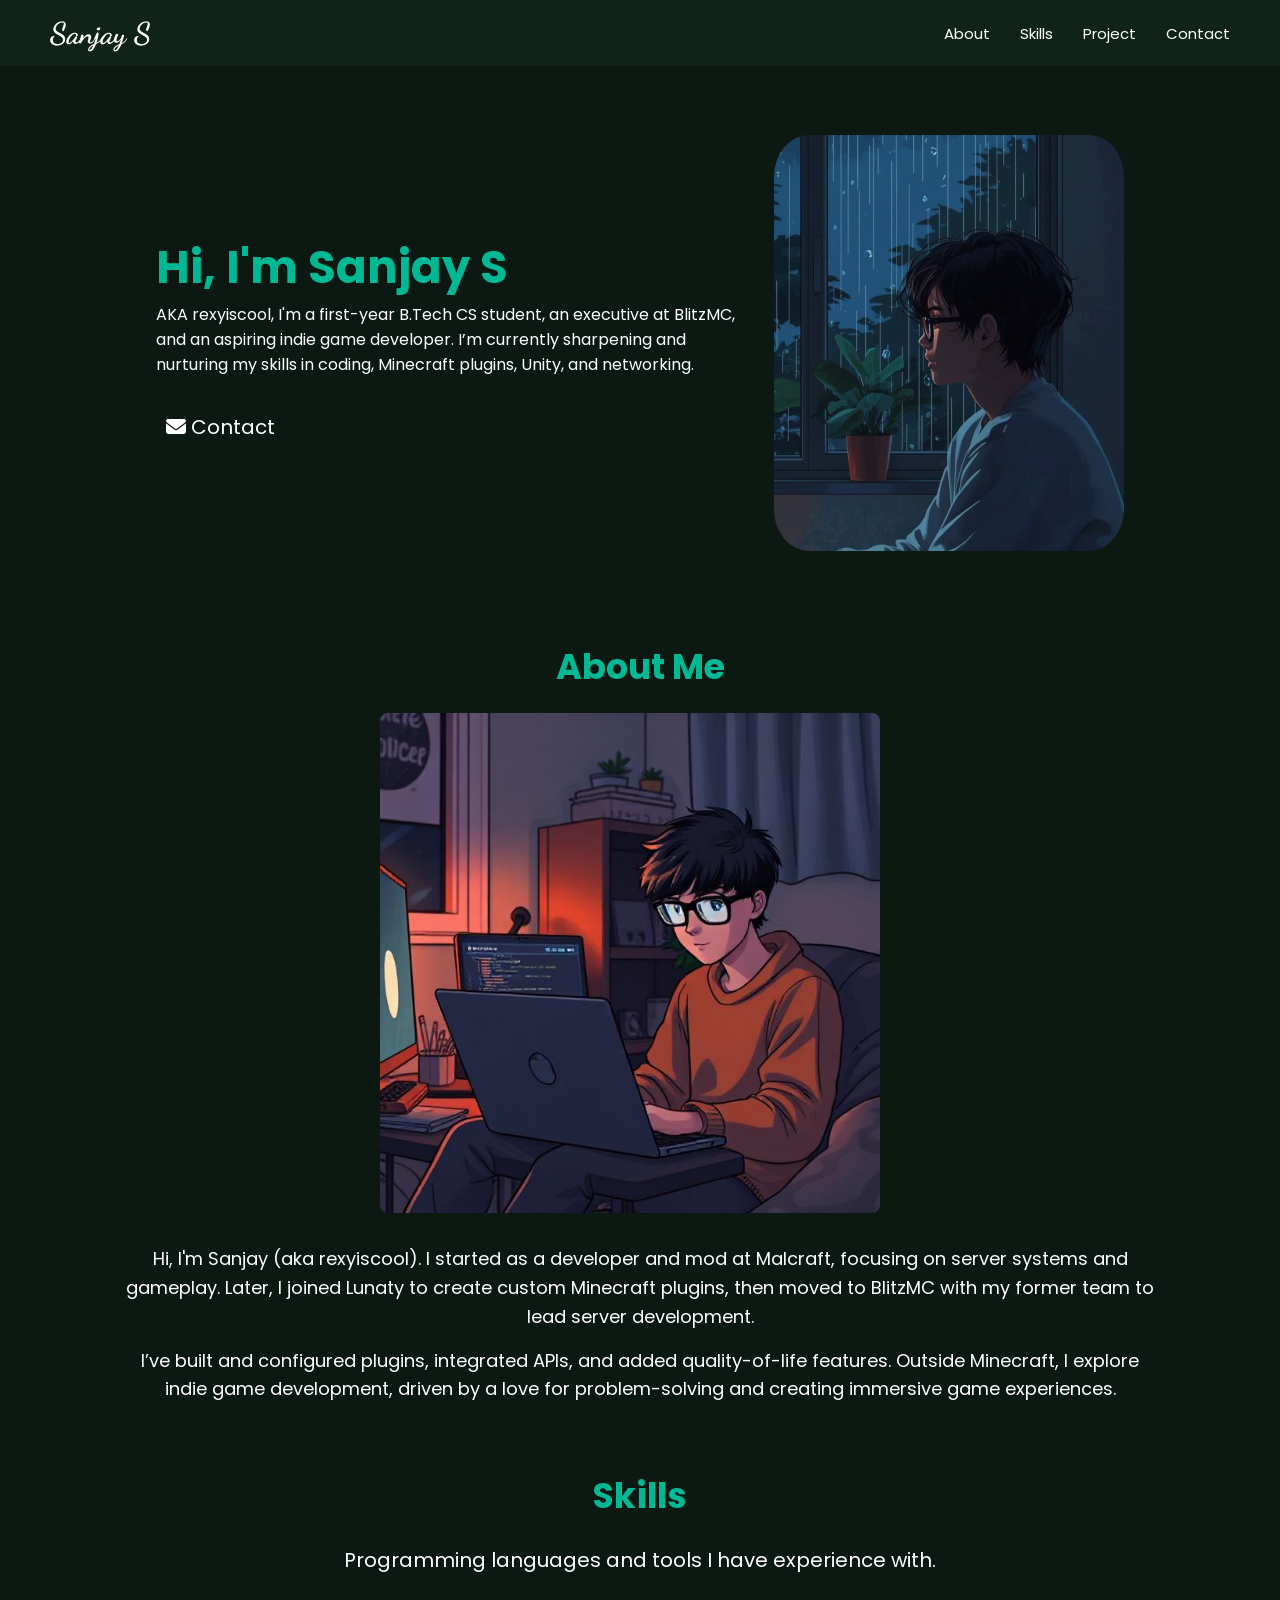
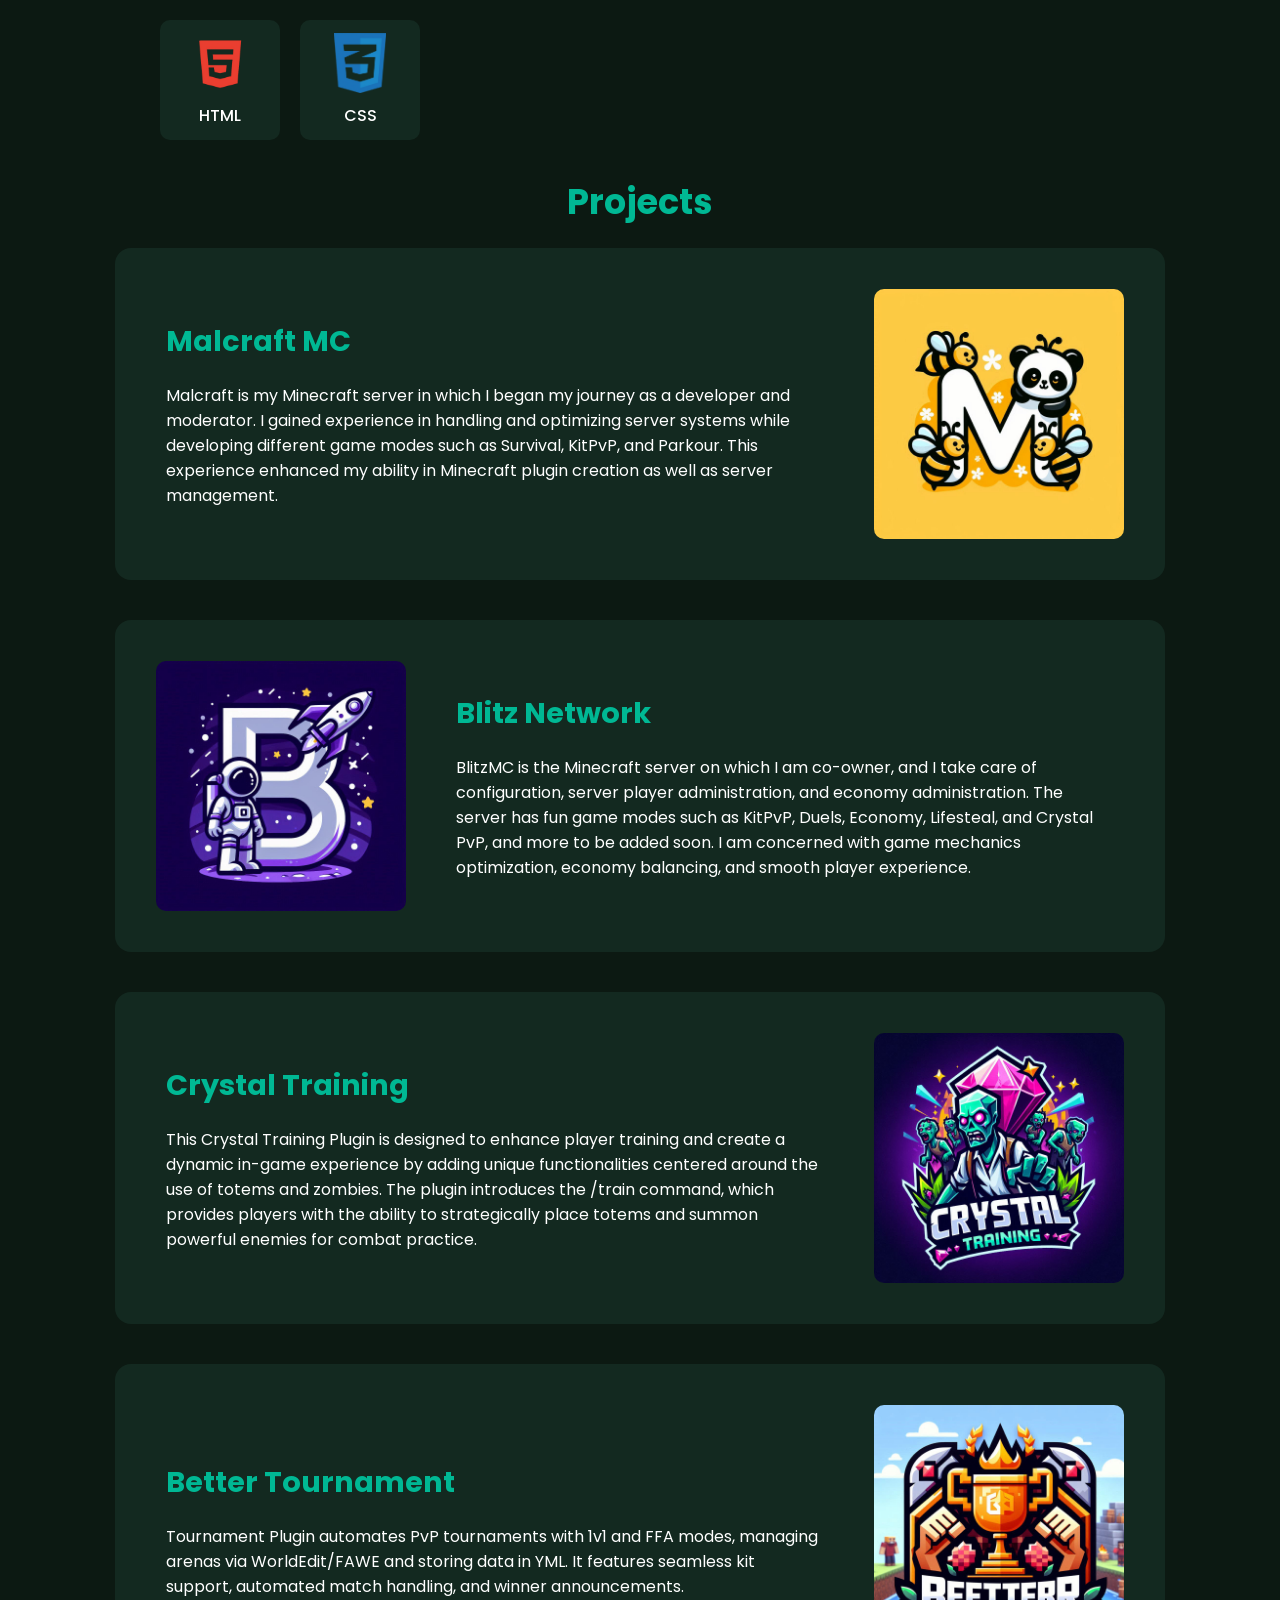
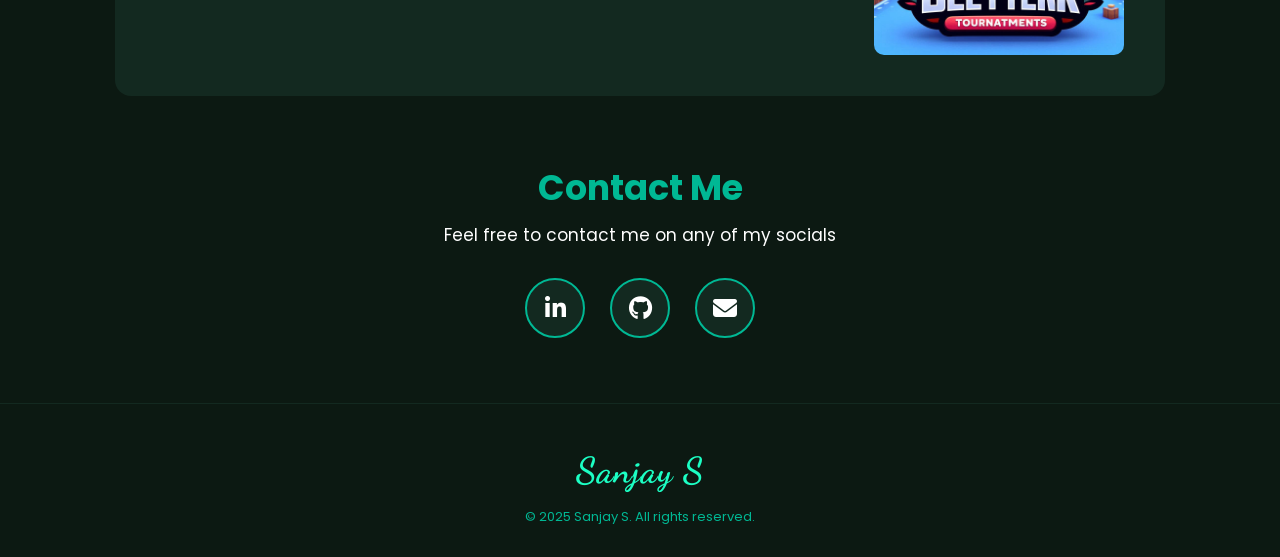
==== index.html @ 48114ad6 "Update index.html" ====
<!DOCTYPE html>
<html lang="en">
<head>
    <meta charset="UTF-8">
    <meta name="viewport" content="width=device-width, initial-scale=1.0">
    <link rel="stylesheet" href="assets/css/styles.css">
    <script src="assets/js/script.js"></script>

    <link rel="preconnect" href="https://fonts.googleapis.com">
    <link rel="preconnect" href="https://fonts.gstatic.com" crossorigin>
    <link href="https://fonts.googleapis.com/css2?family=Poppins&display=swap" rel="stylesheet">

    <link rel="preconnect" href="https://fonts.googleapis.com">
    <link rel="preconnect" href="https://fonts.gstatic.com" crossorigin>
    <link href="https://fonts.googleapis.com/css2?family=Dancing+Script&family=Oswald:wght@200..700&display=swap" rel="stylesheet">

    <link rel="stylesheet" href="https://cdnjs.cloudflare.com/ajax/libs/font-awesome/6.7.2/css/all.min.css" integrity="sha512-Evv84Mr4kqVGRNSgIGL/F/aIDqQb7xQ2vcrdIwxfjThSH8CSR7PBEakCr51Ck+w+/U6swU2Im1vVX0SVk9ABhg==" crossorigin="anonymous" referrerpolicy="no-referrer" />
    

    <title>Rexyiscool</title>
    <link rel="icon" type="image/x-icon" href="assets/images/favicon.png">
</head>
<body>
    
    <nav class="navbar">
        <div class="left">
            <a href="/">Sanjay S</a>
        </div>
        <ul class="right">
            <li><a href="#about"><span>About</span></a></li>
            <li><a href="#skills"><span>Skills</span></a></li>
            <li><a href="#project"><span>Project</span></a></li>
            <li><a href="#contact"><span>Contact</span></a></li>
        </ul>
        <div class="hamburger">
            <span class = "bar"></span>
            <span class = "bar"></span>
            <span class = "bar"></span>
        </div>
    </nav>
       
    <main>
        <!-- The main Page -->
        <section class="hero-section">
            <div class="hero-container">
                <div class="text">
                    <h2>Hi, I'm Sanjay S</h2>
                    <p>AKA rexyiscool, I'm a first-year B.Tech CS student, an executive at BlitzMC, 
                        and an aspiring indie game developer. I’m currently sharpening and nurturing my skills in coding, Minecraft plugins, Unity, and networking.
                    </p>
                    <div class="links">
                        <a href="#contact" class="btn-one">
                            <i class="fa-solid fa-envelope"></i>
                            <span>Contact</span>
                        </a>
                    </div>
                </div>
                <div class="headshot">
                    <img src="assets/images/5.jpg" alt="rexyiscool image">
                </div>
            </div>
        </section>  
        
        <!-- About -->
         <section id="about">
            <div class="about-container">
                <h2 class="about-title">About Me</h2>
                <div class="about-content">
                    <div class="about-image">
                        <img src="assets/images/1.jpg" alt="rexyiscool again">
                    </div>
                    <div class="about-text">
                        <p>
                            Hi, I'm Sanjay (aka rexyiscool). I started as a developer and mod at Malcraft, 
                            focusing on server systems and gameplay. Later, I joined Lunaty to create custom Minecraft plugins, 
                            then moved to BlitzMC with my former team to lead server development.
                        </p>
                        <p>
                            I’ve built and configured plugins, integrated APIs, 
                            and added quality-of-life features. Outside Minecraft, 
                            I explore indie game development, driven by a love for problem-solving and creating immersive game experiences.
                        </p>
                        </p>
                    </div>
                </div>
            </div>
         </section>

        <!-- Skills -->
        <section id="skills">
            <div class="skill-container">
                <h2 class="skill-title">Skills</h2>
                <p class="skill-para">Programming languages and tools I have experience with.</p>
                
                <div class="skill-grid">
                    <div class="skill-box">
                        <div class="skill-icon-container">
                            <img src="assets/images/Html.png" alt="HTML Logo" class="skill-icon">
                        </div>
                        <span class="skill-name">HTML</span>
                    </div>
                    
                    <div class="skill-box">
                        <div class="skill-icon-container">
                            <img src="assets/images/Css.png" alt="CSS Logo" class="skill-icon">
                        </div>
                        <span class="skill-name">CSS</span>
                    </div>
                    
                    <div class="skill-box">
                        <div class="skill-icon-container">
                            <img src="assets/images/JavaScript.png" alt="JavaScript Logo" class="skill-icon">
                        </div>
                        <span class="skill-name">JavaScript</span>
                    </div>
                    <div class="skill-box">
                        <div class="skill-icon-container">
                            <img src="assets/images/Java.webp" alt="Java Logo" class="skill-icon">
                        </div>
                        <span class="skill-name">Java</span>
                    </div>
                    
                    <div class="skill-box">
                        <div class="skill-icon-container">
                            <img src="assets/images/Python.png" alt="Python Logo" class="skill-icon">
                        </div>
                        <span class="skill-name">Python</span>
                    </div>
                    
                    <div class="skill-box">
                        <div class="skill-icon-container">
                            <img src="assets/images/C.png" alt="C Logo" class="skill-icon">
                        </div>
                        <span class="skill-name">C</span>
                    </div>
                
                    <div class="skill-box">
                        <div class="skill-icon-container">
                            <img src="assets/images/Unity.png" alt="Unity Logo" class="skill-icon">
                        </div>
                        <span class="skill-name">Unity</span>
                    </div>
                </div>
            </div>
        </section>

        <!-- Certifactes Got -->
        <section id="project">
            <div class="project-container">
                <h2 class="project-title">Projects</h2>
                <div class="project-grid">
                    <div class="project-box">
                        <div class="project-content">
                            <h3 class="project-name">Malcraft MC</h3>
                            <p>Malcraft is my Minecraft server in which I began my journey as a developer and moderator.
                                I gained experience in handling and optimizing server systems while developing different game modes such as Survival, KitPvP, and Parkour.
                                This experience enhanced my ability in Minecraft plugin creation as well as server management.</p>
                        </div>
                        <div class="project-image">
                            <img src="assets/images/Malcraft.jpeg" alt="Better Spawns plugin">
                        </div>
                    </div>
                    <div class="project-box">
                        <div class="project-content">
                            <h3 class="project-name">Blitz Network</h3>
                            <p>BlitzMC is the Minecraft server on which I am co-owner, and I take care of configuration, server player administration, and economy administration.
                                The server has fun game modes such as KitPvP, Duels, Economy, Lifesteal, and Crystal PvP, and more to be added soon.
                                I am concerned with game mechanics optimization, economy balancing, and smooth player experience.</p>
                        </div>
                        <div class="project-image">
                            <img src="assets/images/Blitz.jpeg" alt="Better Spawns plugin">
                        </div>
                    </div>
                    <div class="project-box">
                        <div class="project-content">
                            <h3 class="project-name">Crystal Training</h3>
                            <p>This Crystal Training Plugin is designed to enhance player training and create a dynamic in-game experience by adding unique functionalities centered around the use of totems and zombies. The plugin introduces the /train command, 
                                which provides players with the ability to strategically place totems and summon powerful enemies for combat practice.</p>
                        </div>
                        <div class="project-image">
                            <img src="assets/images/Crystal.png" alt="Crystal Training plugin">
                        </div>
                    </div>
                    <div class="project-box">
                        <div class="project-content">
                            <h3 class="project-name">Better Tournament</h3>
                            <p>Tournament Plugin automates PvP tournaments with 1v1 and FFA modes, managing arenas via WorldEdit/FAWE and storing data in YML.
                                 It features seamless kit support, automated match handling, and winner announcements.</p>
                        </div>
                        <div class="project-image">
                            <img src="assets/images/Tournament.png" alt="Better Tournament plugin">
                        </div>
                    </div>
                </div>
            </div>
        </section>

        <!-- My Contacts -->
        <section id="contact">
    <div class="contact-container">
        <h2 class="contact-title">Contact Me</h2>
        <p class="contact-content">Feel free to contact me on any of my socials</p>
        <div class="social-links">
            <a href="https://www.linkedin.com/in/sanjay-s-8069622a8/" class="social-link linkedin" style="--i: 0" aria-label="LinkedIn">
                <i class="fab fa-linkedin-in"></i>
            </a>
            <a href="https://github.com/r3xyi4cool" class="social-link github" style="--i: 1" aria-label="GitHub">
                <i class="fab fa-github"></i>
            </a>
            <a href="mailto:sanjaysanal3028@gmail.com" class="social-link email" style="--i: 2" aria-label="Email">
                <i class="fas fa-envelope"></i>
            </a>
        </div>
    </div>
</section>

        <!-- Theme Switcher -->
        <div class="theme-switcher-container">
            <div class="theme-logo" id="theme-toggle">
                <svg xmlns="http://www.w3.org/2000/svg" viewBox="0 0 24 24">
                    <path d="M12 22C17.5228 22 22 17.5228 22 12C22 11.5373 21.3065 11.4608 21.0672 11.8568C19.9289 13.7406 17.8615 15 15.5 15C11.9101 15 9 12.0899 9 8.5C9 6.13845 10.2594 4.07105 12.1432 2.93276C12.5392 2.69347 12.4627 2 12 2C6.47715 2 2 6.47715 2 12C2 17.5228 6.47715 22 12 22Z"/>
                </svg>
            </div>
            <div class="theme-options" id="theme-options">
                <div class="theme-color dark-green-color" data-theme="dark"></div>
                <div class="theme-color light-color" data-theme="light"></div>
                <div class="theme-color blue-color" data-theme="blue"></div>
                <div class="theme-color purple-color" data-theme="purple"></div>
                <div class="theme-color dark-red-color" data-theme="dark-red"></div>
            </div>
        </div>
        
        <!-- Footer -->
         <footer class="footer">
            <div class="footer-container">
                <div class="footer-logo">
                    <h2>Sanjay S</h2>
                </div>
                <div class="footer-copyright">
                    <p>&copy; 2025 Sanjay S. All rights reserved.</p>
                </div>
            </div>
         </footer>
    </main>
</body>
</html>
---- assets/css/styles.css ----
:root {
    --text-color: #ffffff;
    --background-color: #0c1912;
    --main-color: #00b894;
    --button-color: #00d2a8;
    --box-color: #132920;
    --accent-color: #1cffc4;
    --secondary-bg: #0f2318;
    --gold-accent: #d4af37;
    --highlight: #b3ffe6;
    --dark-shadow: #08100c;
}

*{
    margin: 0;
    padding: 0;
    box-sizing: border-box;
}
html{
    scroll-behavior: smooth;
}

body{
    font-family: 'Poppins',sans-serif;
    background-color: var(--background-color);
    align-items: center;
}

a{
    text-decoration: none;
}

/* Header */
.navbar{
    background-color: var(--secondary-bg);
    display: flex;
    justify-content: space-between;
    align-items: center;
    gap: 40px;
    padding: 15px 50px;
}
li{
    list-style: none;
}
.left {
    display: flex;
    align-items: center;
    font-family: 'Dancing Script', cursive;
    font-size: 30px;
    font-weight: bold;
}
.left a{
    text-decoration: none;
    color: var(--text-color);
    transition: color 0.3s ease-in-out;
}
.left a:hover{
    color: #b7bbbe;
}

.right{
    display: flex;
    justify-content: space-between;
    align-items: center;
    gap: 30px;
    margin: 0;
}
.right li a {
    position: relative;
    text-decoration: none;
    font-size: 15px;
    font-weight: 10px;
    color: #ffff;
    transition: color 0.3s ease-in-out;
}

.right li a::after {
    content: "";
    position: absolute;
    left: 50%;
    bottom: -5px;
    width: 0;
    height: 2px;
    background-color: var(--button-color);
    transition: width 0.3s ease-in-out, left 0.3s ease-in-out;
}

.right li a:hover {
    color: var(--text-color);
}

.right li a:hover::after {
    width: 100%;
    left: 0;
}

.hamburger{
    display: none;
    cursor: pointer;
}
.bar{
    display: block;
    width: 25px;
    height: 3px;
    margin: 5px auto;
    -webkit-transition: all 0.3s ease-in-out;
    background-color: #ffff;
}

/* Hero */
.hero-section {

    margin: 10px 0;
    padding: 0 50px;
}

.hero-container {
    min-height: 100vh;
    width: 90%;
    max-width: 1300px;
    margin: 0 auto;
    min-height: 400px;
    height: auto;
    border-radius: 1rem;
    padding: 5% 4%;
    display: flex;
    justify-content: space-between;
    align-items: center;
    gap: 20px;
}

.hero-container .text {
    flex: 5;
    color: var(--text-color);
}

.hero-container .text h2 {
    font-size: 45px;
    color: var(--main-color);
}

.hero-container .text .links {
    margin-top: 25px;
}

.hero-container .text .links a {
    font-size: 20px;
    display: inline-block;
    position: relative;
    padding: 10px 10px;
    color: var(--text-color);
    border-radius: 10px;
    text-decoration: none;
    transition: color 0.4s ease-in-out;
}

.hero-container .text .links a::before,
.hero-container .text .links a::after {
    content: "";
    position: absolute;
    width: 0;
    height: 2px;
    background-color: var(--main-color);
    left: 50%;
    transform: translateX(-50%);
    transition: width 0.5s ease-in-out;
}

.hero-container .text .links a::before {
    top: 0;
}

.hero-container .text .links a::after {
    bottom: 0;
}

.hero-container .text .links a:hover::before,
.hero-container .text .links a:hover::after {
    width: 100%;
}

.hero-container .headshot {
    flex: 2;
    display: flex;
    justify-content: center;
}

.hero-container .headshot img {
    border-radius: 10%;
    width: 350px;
}

/* Hero Animations */
.hero-container .text {
    opacity: 0;
    transform: rotate(-2deg);
    transition: opacity 0.8s ease, transform 0.8s ease;
}

.hero-container .text.animate {
    opacity: 1;
    transform: rotate(0);
}

.hero-container .headshot {
    opacity: 0;
    transform: rotate(2deg);
    transition: opacity 0.8s ease, transform 0.8s ease;
    transition-delay: 0.2s;
}

.hero-container .headshot.animate {
    opacity: 1;
    transform: rotate(0);
}

/* About */

.about-container{
    min-width: auto;
    width: 90%;
    max-width: 1300px;
    margin: 20px auto;
    height: auto;
    border-radius: 1rem;
    padding: 10px 4%;
    justify-content: space-between;
    align-items: center;
    gap: 40px;
}

.about-title{
    font-size: 35px;
    color: var(--main-color);
    margin-bottom: 20px;
    font-weight: bold;
    text-align: center;
}

.about-content {
    display: flex;
    gap: 0px;
    align-items: center;
}

.about-image{
    max-width: 350px;
 
    margin-right: 20px;
}

.about-image img {
   width: 100%;
   border-radius: 0.5rem;
   
}

.about-text {
    flex: 1;
    line-height: 1.6;
    font-size: 18px;
    color: var(--text-color);
}

.about-text p {
    margin-bottom: 15px;
}

.about-text p:last-child {
    margin-bottom: 0;
}

/* About section animations */
.about-title, .about-image, .about-text {
    opacity: 0;
    transform: translateY(30px);
    transition: all 0.6s ease-out;
}

.about-title.animate {
    opacity: 1;
    transform: translateY(0);
}

.about-image.animate {
    opacity: 1;
    transform: translateY(0);
    transition-delay: 0.2s;
}

.about-text.animate {
    opacity: 1;
    transform: translateY(0);
    transition-delay: 0.4s;
}

/* Skills */
.skill-container{
    min-height: auto;
    width: 90%;
    max-width: 1300px;
    margin: 10px auto; 
    height: auto;
    border-radius: 1rem;
    padding: 10px 4%;
    justify-content: space-between;
    align-items: center;
    gap: 40px;
    overflow: hidden; 
}

.skill-title{
    font-size: 35px;
    color: var(--main-color);
    margin-bottom: 0.5rem;
    font-weight: bold;
    text-align: center;
    padding: 10px;
    opacity: 0;
    transform: translateY(40px);
    transition: opacity 0.8s ease, transform 0.8s ease;
}

.skill-title.animate {
    opacity: 1;
    transform: translateY(0);
}

.skill-para {
    font-size: 20px;
    color: var(--text-color);
    padding: 5px;
    text-align: center;
    margin-bottom: 40px;
    opacity: 0;
    transform: translateY(40px);
    transition: opacity 0.8s ease, transform 0.8s ease;
    transition-delay: 0.2s;
}

.skill-para.animate {
    opacity: 1;
    transform: translateY(0);
}

.skill-grid{
    display: flex;
    flex-wrap: wrap;
    justify-content: center;
    gap: 20px;
}

.skill-box {
    background-color: var(--box-color);
    border-radius: 10px;
    width: 120px;
    height: 120px;
    display: flex;
    flex-direction: column;
    align-items: center;
    justify-content: center;
    padding: 15px;
    opacity: 0;
    transition: transform 0.3s ease, opacity 0.5s ease;
}

.skill-box.animate {
    opacity: 1;
}

.skill-box:nth-child(odd).animate {
    animation: fadeInLeft 0.6s ease forwards;
}

.skill-box:nth-child(even).animate {
    animation: fadeInRight 0.6s ease forwards;
}

.skill-box:hover {
    transform: translateY(-10px);
}

.skill-icon-container {
    display: flex;
    align-items: center;
    justify-content: center;
    height: 70px;
}

.skill-name {
    margin-top: 10px;
    font-weight: 500;
    color: var(--text-color);
}

.skill-icon {
    width: 60px;
    height: 60px;
    object-fit: contain;
    transition: transform 0.3s ease; 
}

.skill-box:hover .skill-icon {
    transform: scale(1.1) rotate(5deg); 
}

@keyframes fadeInUp {
    from {
        opacity: 0;
        transform: translateY(40px);
    }
    to {
        opacity: 1;
        transform: translateY(0);
    }
}

@keyframes fadeInLeft {
    from {
        opacity: 0;
        transform: translateX(-40px);
    }
    to {
        opacity: 1;
        transform: translateX(0);
    }
}

@keyframes fadeInRight {
    from {
        opacity: 0;
        transform: translateX(40px);
    }
    to {
        opacity: 1;
        transform: translateX(0);
    }
}

@media (prefers-reduced-motion: no-preference) {
    .skill-container {
        overflow: hidden;
    }
    
    .skill-box {
        animation-play-state: paused;
    }
    
    .skill-container:hover .skill-box,
    .skill-container:focus-within .skill-box,
    .skill-container.in-view .skill-box {
        animation-play-state: running;
    }
}
/* Projects */

.project-container{
    min-height: auto;
    width: 90%;
    max-width: 1300px;
    margin: 10px auto; 
    height: auto;
    border-radius: 1rem;
    padding: 15px 4%;
    justify-content: space-between;
    align-items: center;
    gap: 40px;
}

.project-title{
    font-size: 35px;
    color: var(--main-color);
    margin-bottom: 0.5rem;
    font-weight: bold;
    text-align: center;
}

.project-grid{
    display: grid;
    grid-template-columns: 1fr;
    gap: 40px;
    margin-top: 20px;
}

.project-box{
    
    display: flex;
    background-color: var(--box-color);
    border-radius: 16px;
    padding: 20px;
    transition: transform 0.3s ease, box-shadow 0.3s ease, border 0.3s ease;
    border: 1px solid transparent;
    overflow: hidden;
}

.project-box:hover {
    transform: translateY(-8px);
    box-shadow: 0 12px 25px var(--dark-shadow);
    border: 1px solid var(--accent-color);
}

.project-box:nth-child(1),
.project-box:nth-child(3) {
    flex-direction: row; 
}

.project-box:nth-child(2) {
    flex-direction: row-reverse; 
}

.project-name{
    color: var(--main-color);
    font-size: 1.8rem;
    position: relative;
    display: inline-block;
    transition: text-shadow 0.3s ease;
    text-decoration: none; 
    border-bottom: none;
    width: fit-content;
}

.project-box:hover .project-name {
    text-shadow: 0 0 1px rgba(28, 255, 196, 0.6);
}

.project-name:after {
    content: '';
    position: absolute;
    width: 0;
    height: 3px;
    bottom: -5px;
    left: 0;
    background-color: var(--accent-color);
    transition: width 0.3s ease;
    opacity: 0; 
}

.project-box:hover .project-name:after {
    width: 100%;
    opacity: 1; 
}

.project-content{
    padding: 30px;
    display: flex;
    flex-direction: column;
    justify-content: center;
    gap: 20px;
    flex: 1;
}

.project-content p{
    color: var(--text-color);
}

.project-image {
    display: flex;
    align-items: center;
    justify-content: center;
    padding: 20px; 
}

.project-image img {
    max-width: 250px;  
    max-height: 250px; 
    transition: transform 0.3s ease;
    border-radius: 10px;
}

.project-box:hover .project-image img {
    transform: scale(1.05);
    transform: rotate(1deg);
}

/* Project Animation */
.project-title {
    opacity: 0;
    transform: translateY(30px);
    transition: opacity 0.8s ease, transform 0.8s ease;
}

.project-title.animate {
    opacity: 1;
    transform: translateY(0);
}

.project-box {
    opacity: 0;
    transform: translateY(40px);
    transition: opacity 0.8s ease, transform 0.8s ease, box-shadow 0.3s ease, border 0.3s ease;
}

.project-box.animate {
    opacity: 1;
    transform: translateY(0);
}

.project-box:nth-child(2) {
    transition-delay: 0.2s;
}

.project-box:nth-child(3) {
    transition-delay: 0.4s;
}

.project-box:not(.animate) {
    transition-delay: 0s !important;
}

/* Contact */
.contact-container {
    min-height: auto;
    width: 60%;
    max-width: 800px;
    margin: 10px auto;
    height: auto;
    border-radius: 1rem;
    padding: 40px 4%;
    justify-content: space-between;
    align-items: center;
    gap: 40px;
    margin-bottom: 25px;
}

.contact-title {
    font-size: 35px;
    color: var(--main-color);
    margin-bottom: 0.5rem;
    font-weight: bold;
    text-align: center;
}

.contact-content {
    color: var(--text-color);
    font-size: 17px;
    text-align: center;
    margin-bottom: 30px;
}

.social-links {
    display: flex;
    justify-content: center;
    align-items: center;
    gap: 25px;
    flex-wrap: wrap;
}

.social-link {
    display: flex;
    align-items: center;
    justify-content: center;
    width: 60px;
    height: 60px;
    background-color: var(--box-color);
    border: 2px solid var(--main-color);
    border-radius: 50%;
    color: var(--text-color);
    font-size: 24px;
    text-decoration: none;
    transition: all 0.3s ease;
    position: relative;
    overflow: hidden;
}

.social-link::before {
    content: '';
    position: absolute;
    top: 0;
    left: 0;
    width: 100%;
    height: 100%;
    background: var(--accent-color);
    border-radius: 50%;
    transform: scale(0);
    transition: transform 0.3s ease;
    z-index: -1;
}

.social-link:hover::before {
    transform: scale(1);
}

.social-link:hover {
    color: var(--background-color);
    border-color: var(--accent-color);
    transform: translateY(-5px);
    box-shadow: 0 8px 20px rgba(28, 255, 196, 0.3);
}

/* Platform-specific hover colors */
.social-link.linkedin:hover {
    border-color: #0077b5;
}

.social-link.linkedin:hover::before {
    background: #0077b5;
}

.social-link.github:hover {
    border-color: #333;
}

.social-link.github:hover::before {
    background: #333;
}

.social-link.twitter:hover {
    border-color: #1da1f2;
}

.social-link.twitter:hover::before {
    background: #1da1f2;
}

.social-link.instagram:hover {
    border-color: #e4405f;
}

.social-link.instagram:hover::before {
    background: linear-gradient(45deg, #f09433 0%, #e6683c 25%, #dc2743 50%, #cc2366 75%, #bc1888 100%);
}

.social-link.email:hover {
    border-color: #ea4335;
}

.social-link.email:hover::before {
    background: #ea4335;
}

.social-link.discord:hover {
    border-color: #5865f2;
}

.social-link.discord:hover::before {
    background: #5865f2;
}

/* Contact Animation */
.contact-title,
.contact-content,
.social-link {
    opacity: 0;
    transform: translateY(20px);
    transition: all 0.5s ease;
}

.contact-title.animate,
.contact-content.animate {
    opacity: 1;
    transform: translateY(0);
}

.social-link.animate {
    opacity: 1;
    transform: translateY(0);
    transition-delay: calc(var(--i, 0) * 0.1s);
}
/* Footer */
.footer{
    background-color: var(--background-color);
    color: var(--text-color);
    text-align: center;
    padding: 30px 40px;
    border-top: 1px solid var(--box-color);
}


.footer a{
    display: inline-flex;
    justify-content: center;
    align-items: center;
    width: 40px;
    height: 40px;
    margin: 0 12px;
    color: var(--main-color);
    text-decoration: none;
    font-size: 18px;
    transition: all 0.3s ease;
    border: 2px solid var(--main-color);
    border-radius: 50%;
}

.footer a:hover{
    color: var(--accent-color);
    border-color: var(--accent-color);
    transform: translateY(-3px);
    box-shadow: 0 5px 15px rgba(0, 184, 148, 0.2);
}

.footer-logo {
    font-family: 'Dancing Script', cursive;
    margin: 15px 0;
    font-size: 24px;
    font-weight: bold;
    letter-spacing: 1px;
    color: var(--accent-color);
}

.footer-copyright {
    font-size: 13px;
    color: var(--main-color);
    margin-top: 10px;
}

.theme-switcher-container {
    position: fixed;
    bottom: 20px;
    right: 20px;
    z-index: 1000;
    
}

::-webkit-scrollbar {
    width: 4px; 
}

::-webkit-scrollbar-track {
    background: var(--secondary-bg); 
}

::-webkit-scrollbar-thumb {
    background: var(--main-color); 
    border-radius: 2px; 
}

::-webkit-scrollbar-thumb:hover {
    background: var(--accent-color); 
}

@media screen and (max-width: 1300px) {
    .about-content {
        flex-direction: column;
        align-items: center;
        text-align: center;
    }
    
    .about-image {
        flex: 0 0 auto;
        width: 100%;
        max-width: 500px;
        margin-bottom: 25px;
    }
    
    .about-text {
        width: 100%;
        padding: 0 10px;
    }
}

@media (max-width: 1024px) {
    .hero-section {
        padding: 0 30px;
    }

    .hero-container {
        padding: 4% 3%;
    }

    .hero-container .text h2 {
        font-size: 38px;
    }

    .hero-container .headshot img {
        width: 280px;
    }
    .about-image {
        flex: 0 0 400px;
    }
    
    .about-content {
        gap: 25px; 
    }
    
    .about-text {
        font-size: 17px;
        line-height: 1.5; 
    }
    
    .about-container {
        padding: 10px 3%; 
    }

    .project-title {
        font-size: 35px;
    }

    .project-container {
        padding: 4% 3%;
    }
    
    .project-content {
        padding: 20px;
    }
    
    .project-image img {
        max-width: 200px;
        max-height: 200px;
    }
}

@media(max-width:768px){
    .hamburger{
        display: block;
    }
    .hamburger.active .bar:nth-child(2){
        opacity: 0;
    }
    .hamburger.active .bar:nth-child(1){
        transform: translateY(8px) rotate(45deg);
    }
    .hamburger.active .bar:nth-child(3){
        transform: translateY(-8px) rotate(-45deg);
    }

    .right {
        position: fixed;
        left: -100%;
        top: 70px;
        gap: 0;
        flex-direction: column;
        width: 100%;
        text-align: center;
        transition: left 0.3s ease-in-out;
        background: var(--secondary-bg);
        backdrop-filter: blur(20px);
        -webkit-backdrop-filter: blur(20px);
        z-index: 999;
        padding: 20px 0;
        box-shadow: 0 2px 10px rgba(0,0,0,0.3);
    }

    .right li {
        margin: 16px 0;
    }

    .right.active {
        left: 0;
        background: rgba(15, 35, 24, 0.4);
        backdrop-filter: blur(20px);
        -webkit-backdrop-filter: blur(20px);
    }

    .hero-section {
        padding: 0 20px;
        margin: 30px 0;
    }

    .hero-container {
        flex-direction: column;
        padding: 30px 20px;
        gap: 25px;
    }

    .hero-container .text {
        flex: none;
        width: 100%;
        text-align: center;
    }

    .hero-container .text h2 {
        font-size: 32px;
    }

    .hero-container .text p {
        font-size: 16px;
    }

    .hero-container .headshot {
        flex: none;
        width: 100%;
    }

    .hero-container .headshot img {
        width: 220px;
    }

    .about-content {
        flex-direction: column;
    }
    
    .about-image {
        flex: 0 0 auto;
        width: 100%;
        max-width: 500px;
        margin-bottom: 20px;
    }
    
    .about-title {
        font-size: 30px;
    }
    
    .about-text {
        font-size: 16px;
    }

    .project-title {
        font-size: 32px;
        text-align: center;
    }
    
    .project-box,
    .project-box:nth-child(1),
    .project-box:nth-child(2),
    .project-box:nth-child(3) {
        flex-direction: column;
    }
    
    .project-name {
        font-size: 1.5rem;
    }
    
    .project-content {
        padding: 15px 10px;
    }
    
    .project-image {
        width: 100%;
        padding: 15px 10px;
    }
    
    .project-image img {
        max-width: 100%;
        height: auto;
    }
    .contact-container {
        width: 95%;
        padding: 4% 3%;
    }




}
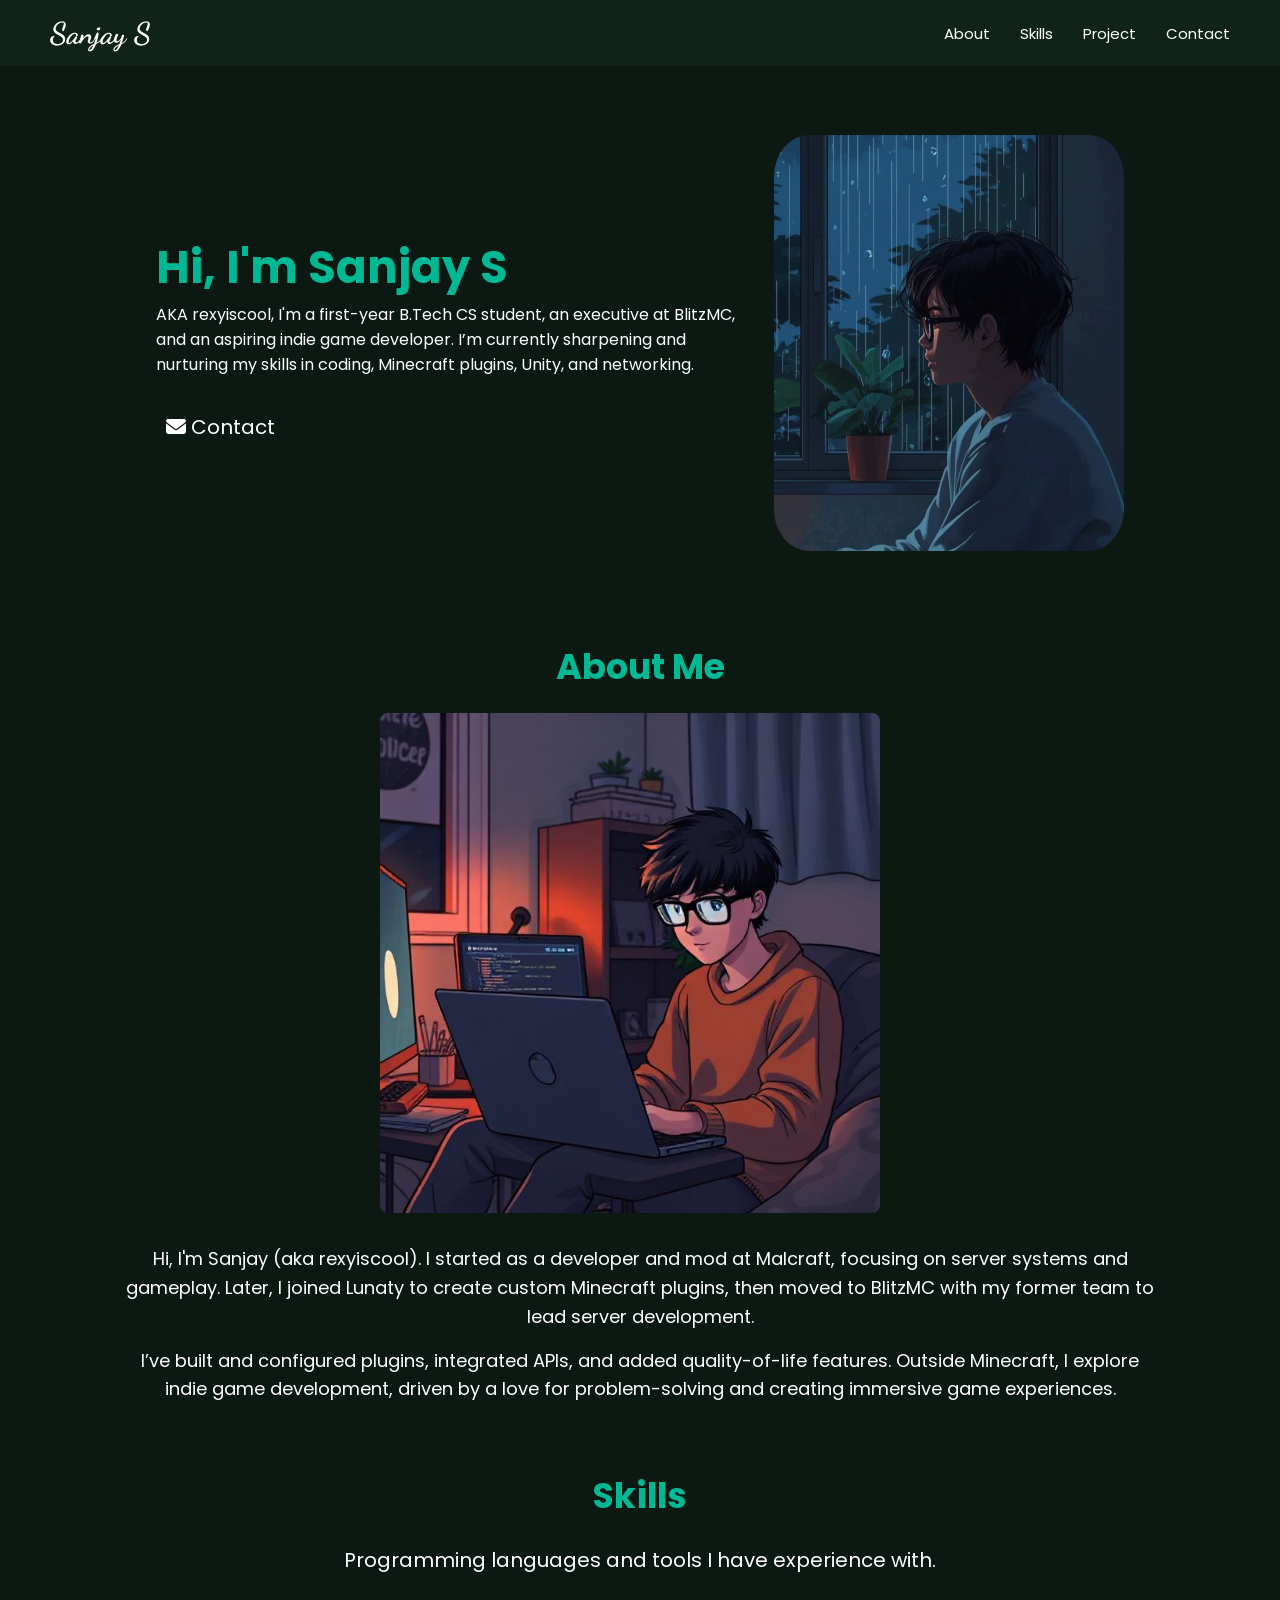
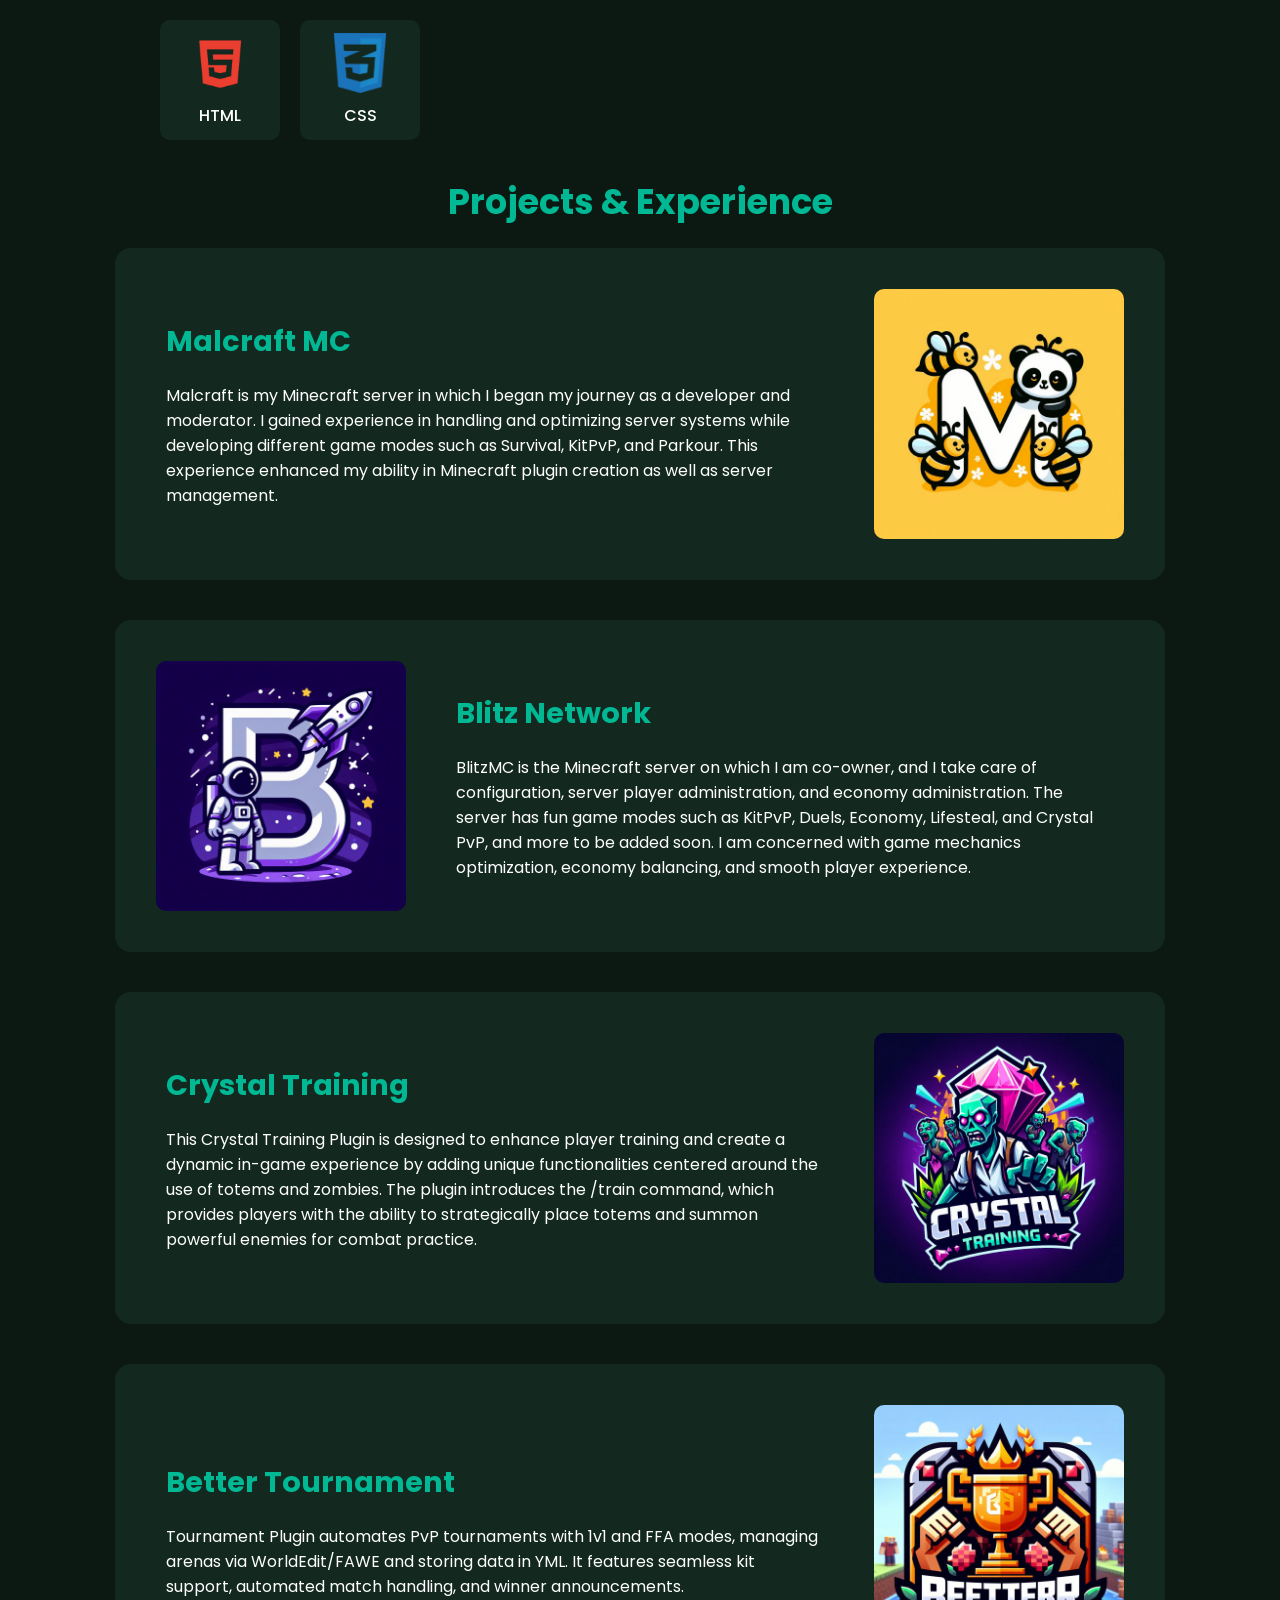
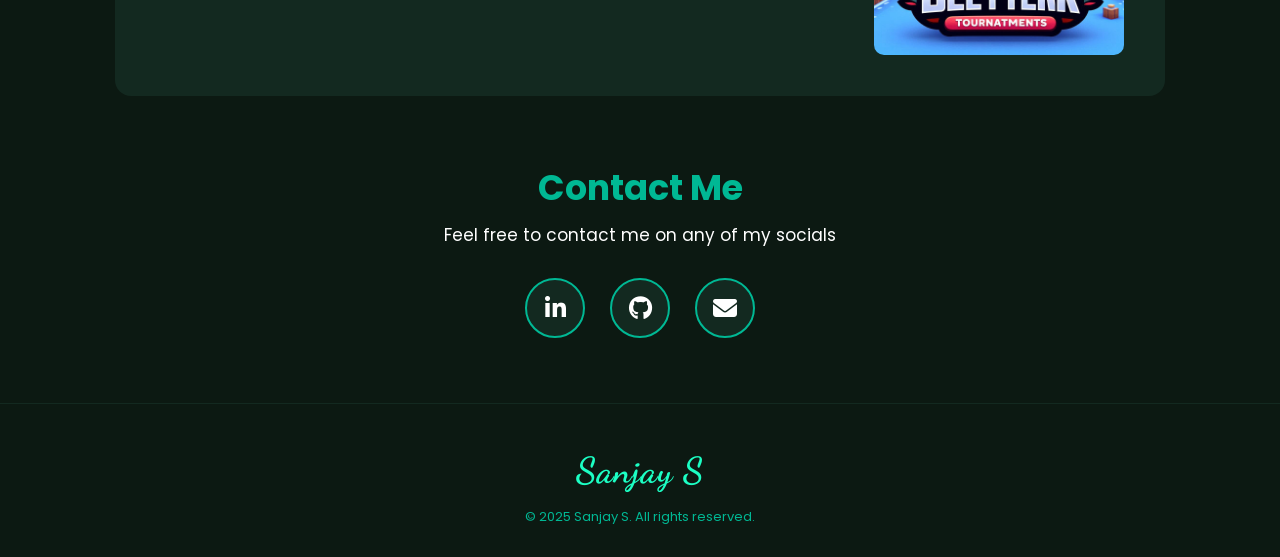
==== commit 5a54672a: "Update index.html" ====
--- a/index.html
+++ b/index.html
@@ -147,7 +147,7 @@
         <!-- Certifactes Got -->
         <section id="project">
             <div class="project-container">
-                <h2 class="project-title">Projects</h2>
+                <h2 class="project-title">Projects & Experience</h2>
                 <div class="project-grid">
                     <div class="project-box">
                         <div class="project-content">
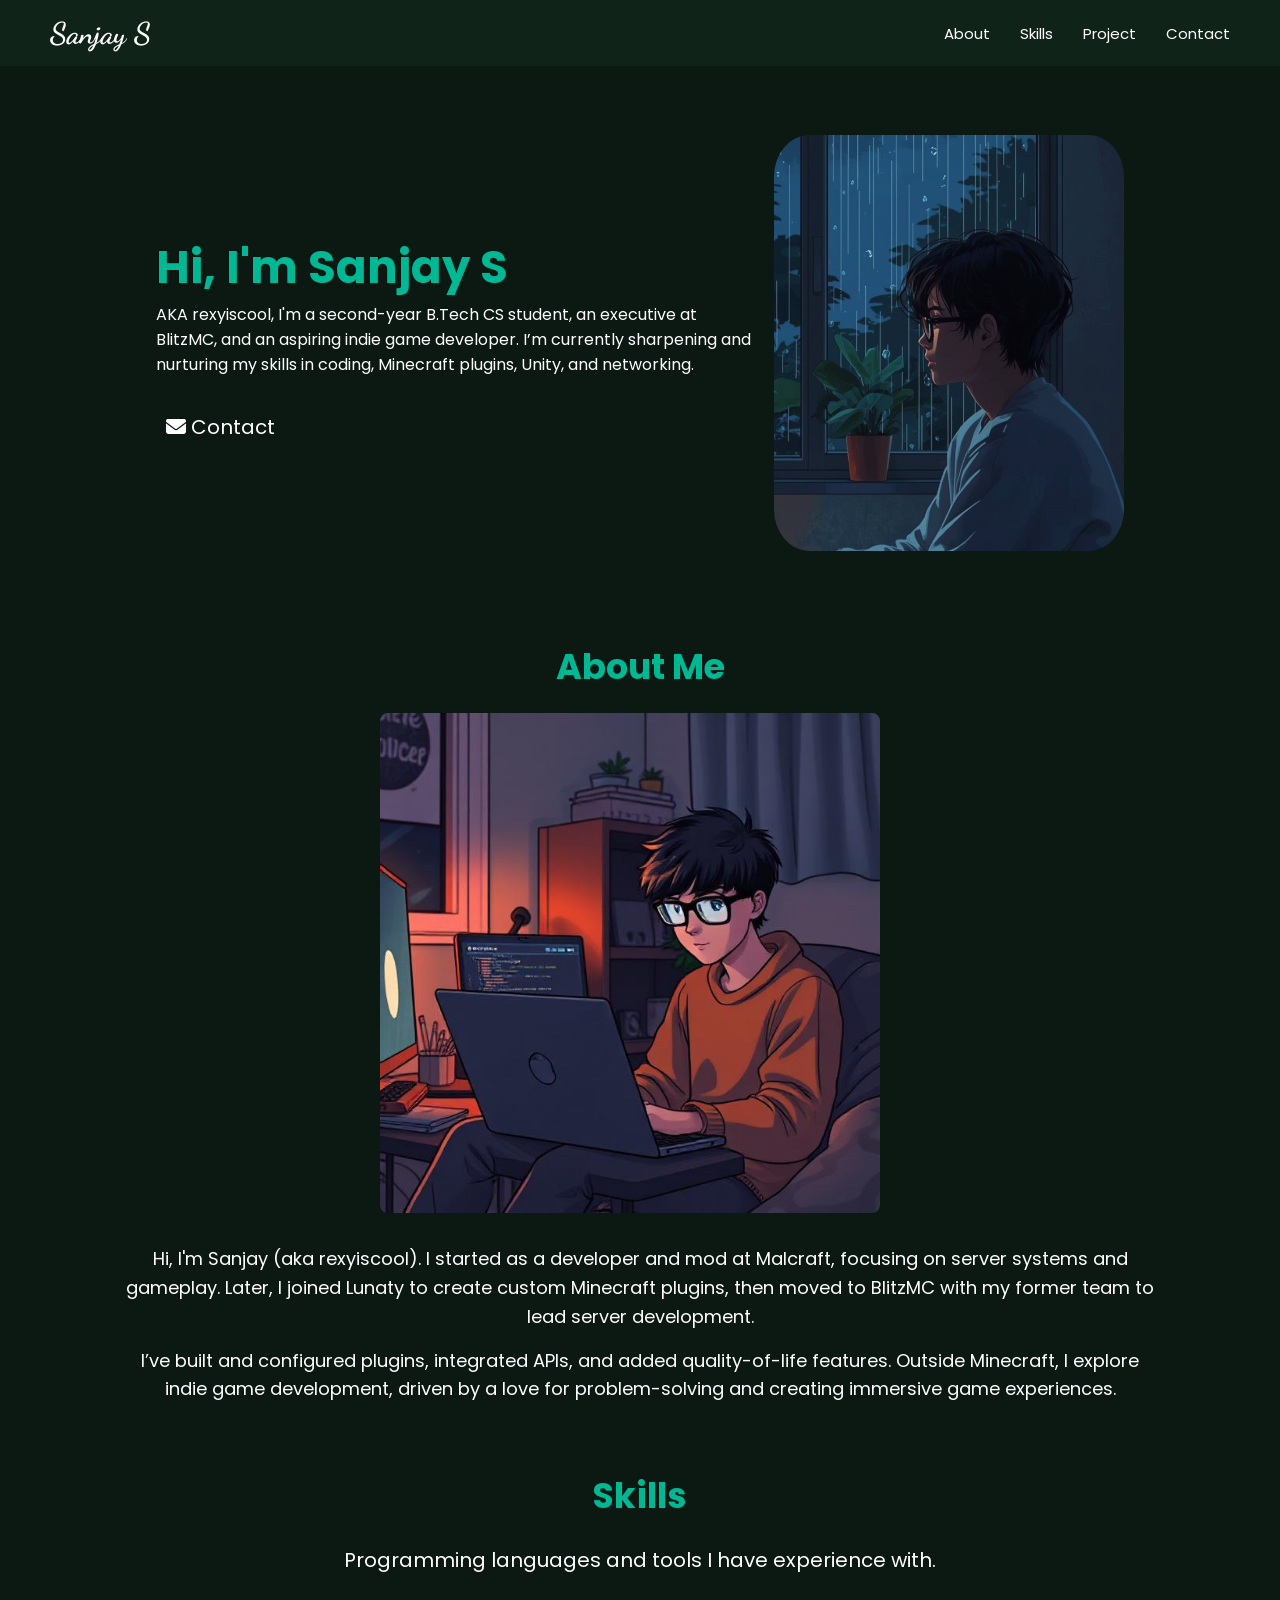
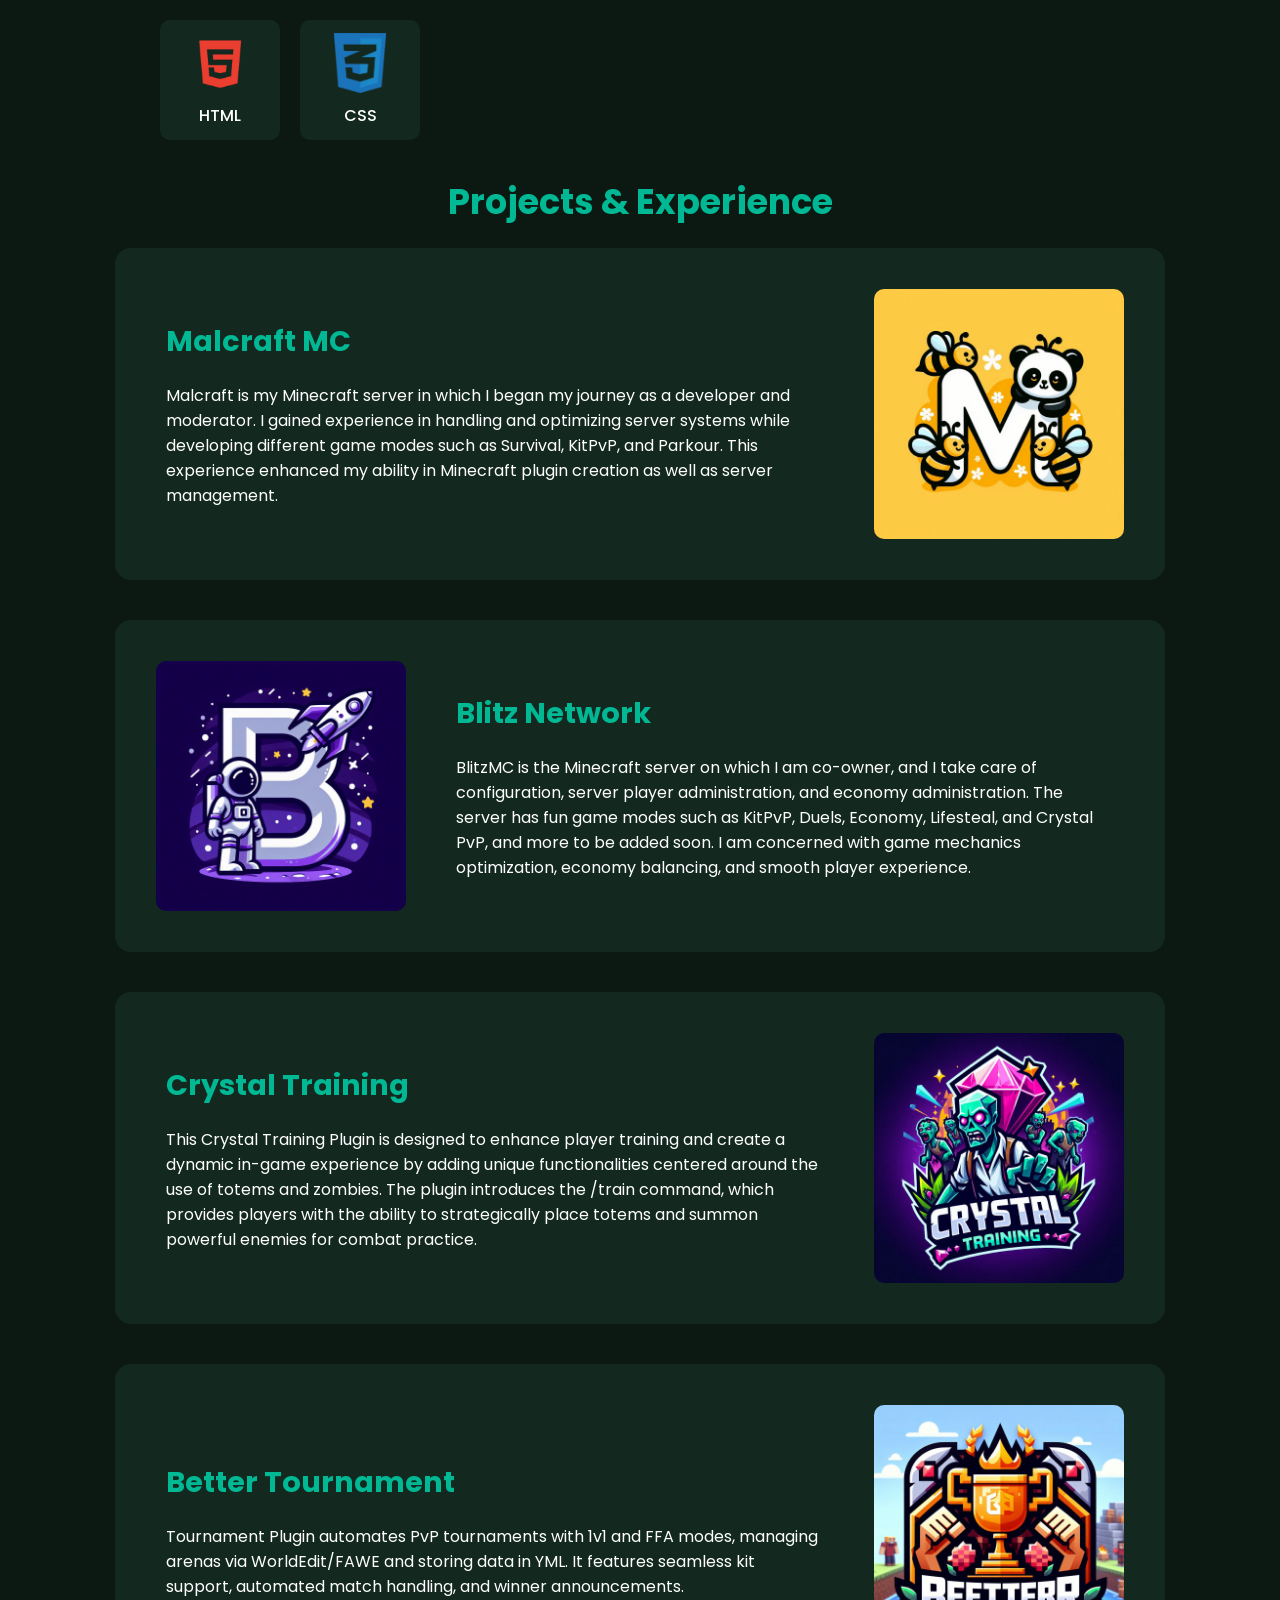
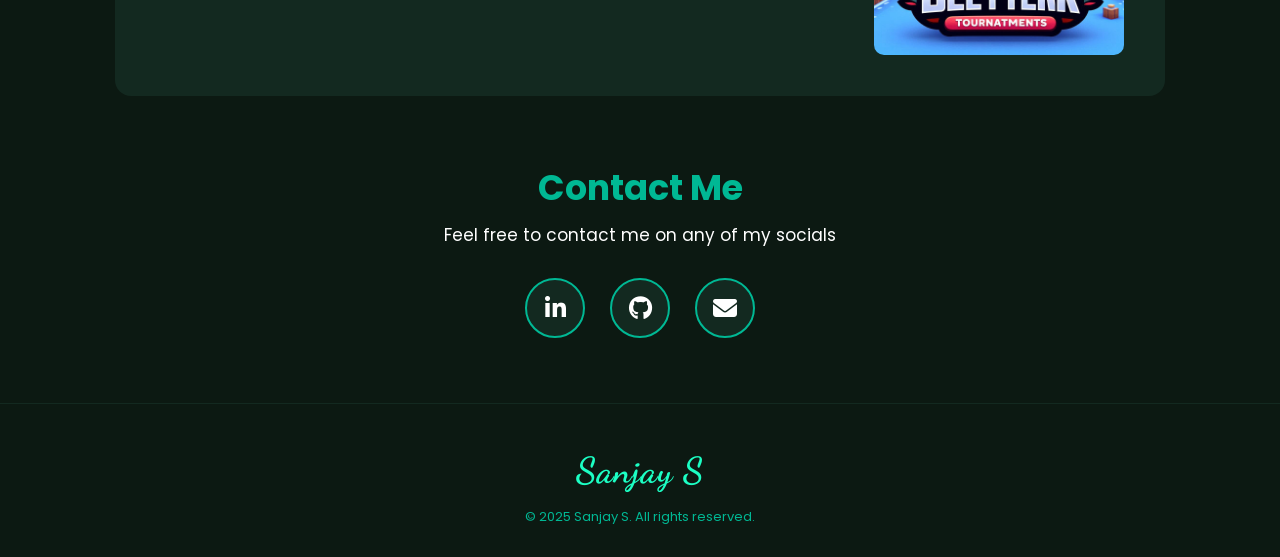
==== commit fd886dfb: "Update index.html" ====
--- a/index.html
+++ b/index.html
@@ -45,7 +45,7 @@
             <div class="hero-container">
                 <div class="text">
                     <h2>Hi, I'm Sanjay S</h2>
-                    <p>AKA rexyiscool, I'm a first-year B.Tech CS student, an executive at BlitzMC, 
+                    <p>AKA rexyiscool, I'm a second-year B.Tech CS student, an executive at BlitzMC, 
                         and an aspiring indie game developer. I’m currently sharpening and nurturing my skills in coding, Minecraft plugins, Unity, and networking.
                     </p>
                     <div class="links">
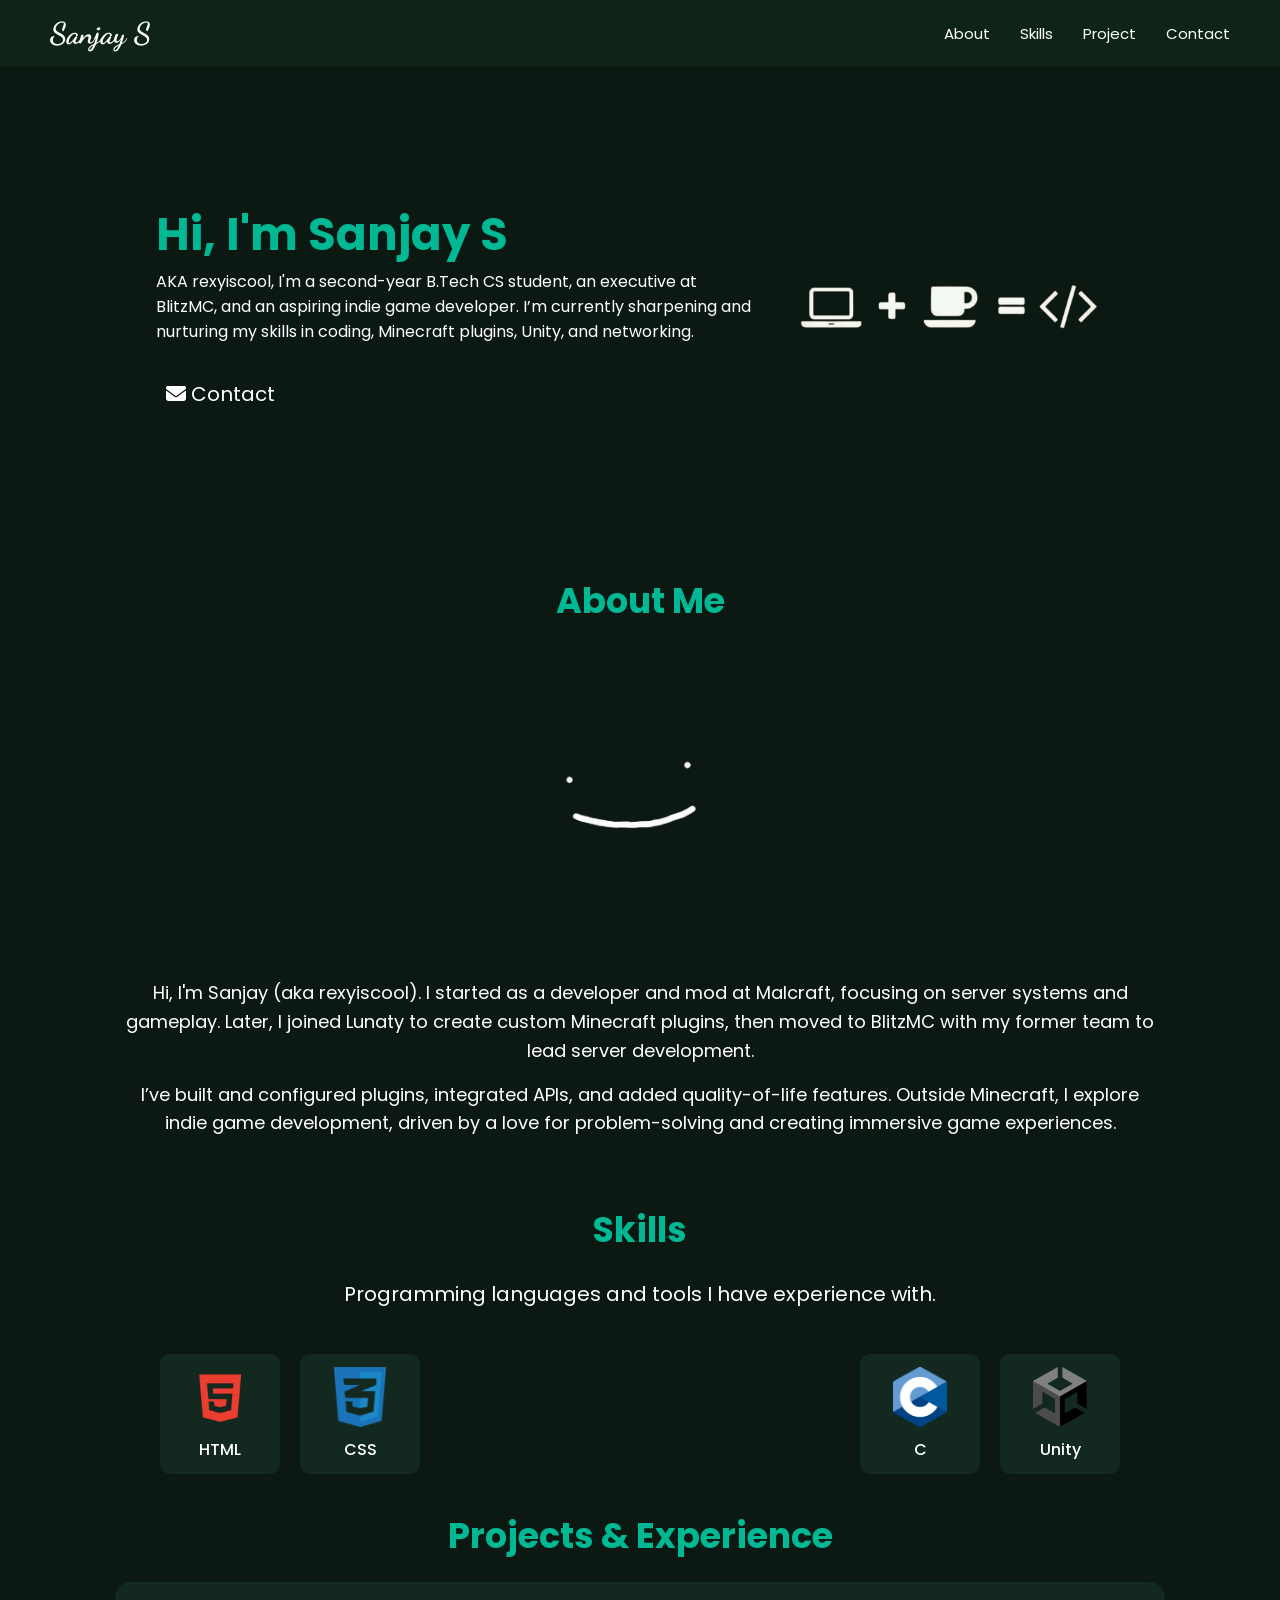
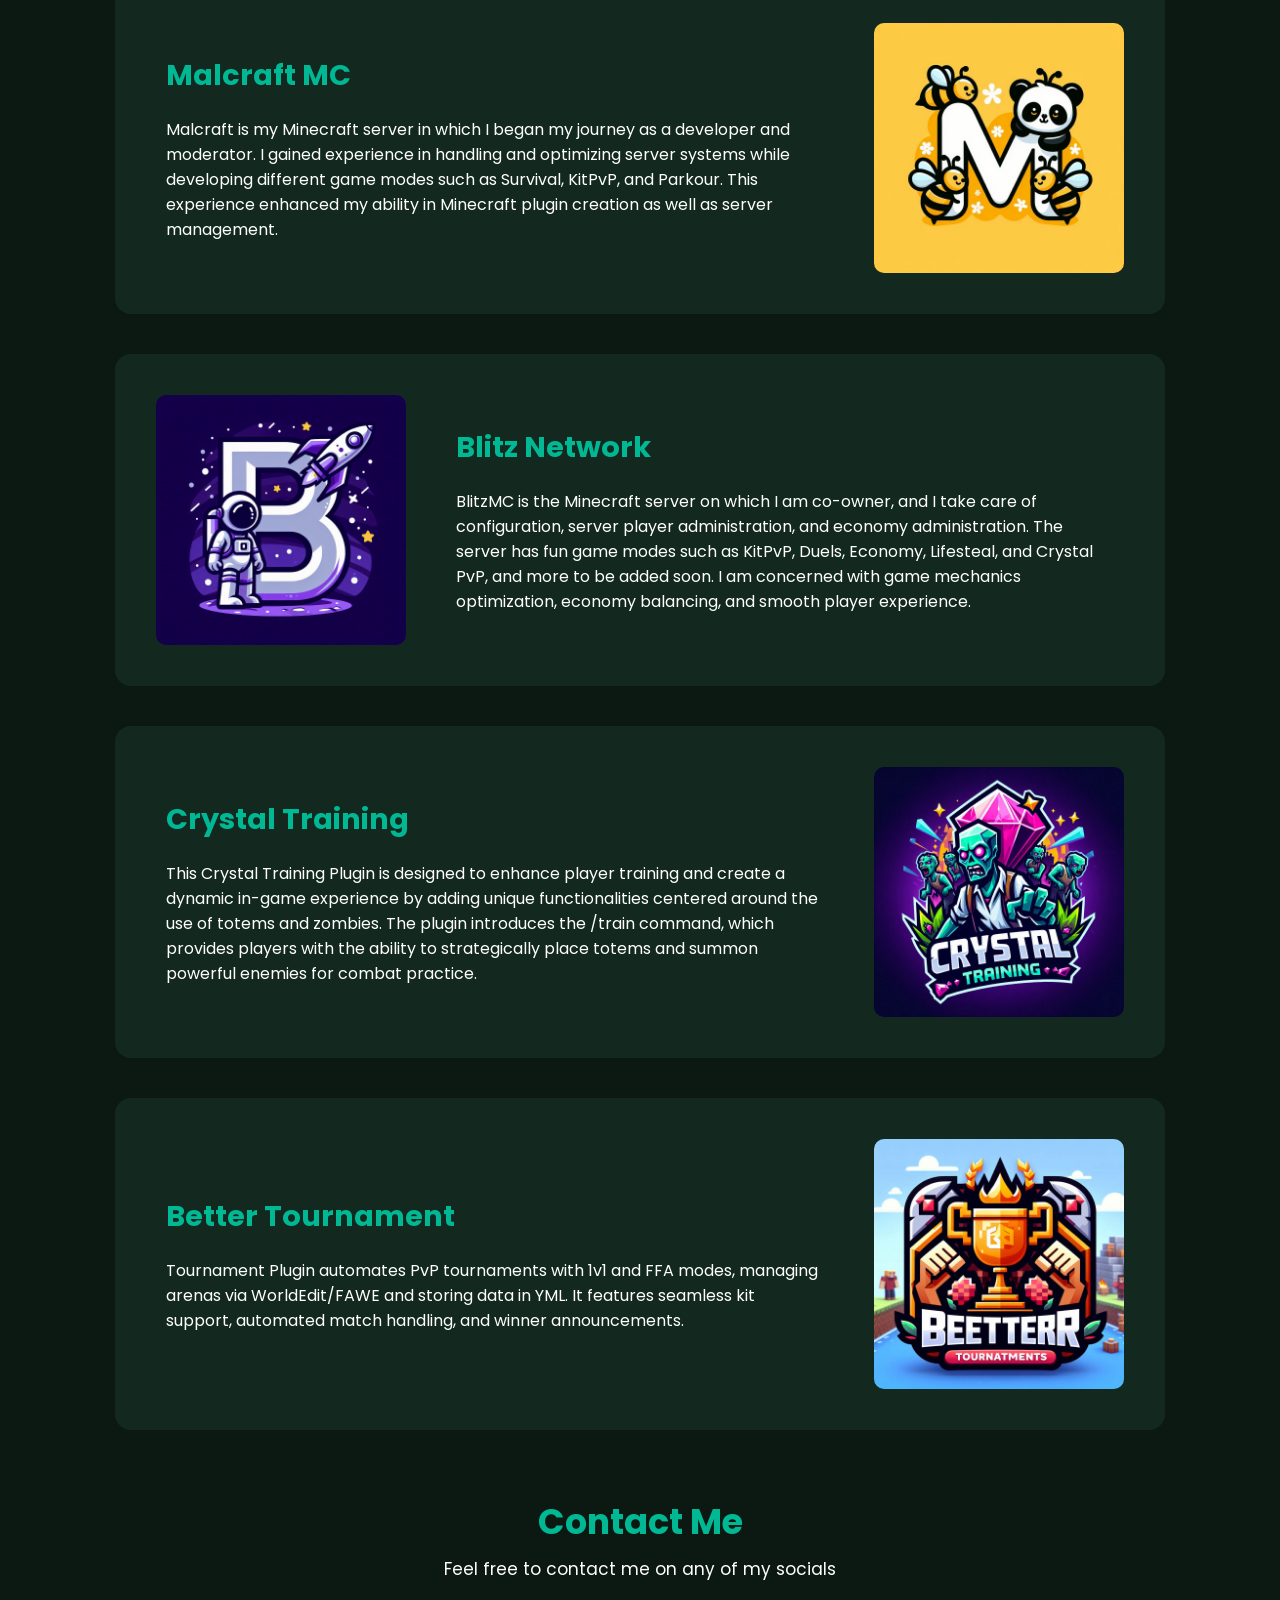
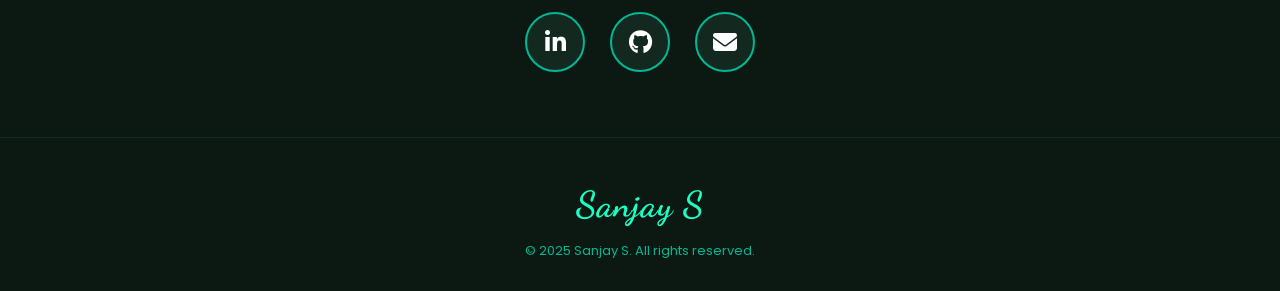
==== commit e96fe078: "Update index.html" ====
--- a/index.html
+++ b/index.html
@@ -56,7 +56,7 @@
                     </div>
                 </div>
                 <div class="headshot">
-                    <img src="assets/images/5.jpg" alt="rexyiscool image">
+                    <img src="assets/images/5.png" alt="rexyiscool image">
                 </div>
             </div>
         </section>  
@@ -67,7 +67,7 @@
                 <h2 class="about-title">About Me</h2>
                 <div class="about-content">
                     <div class="about-image">
-                        <img src="assets/images/1.jpg" alt="rexyiscool again">
+                        <img src="assets/images/1.png" alt="rexyiscool again">
                     </div>
                     <div class="about-text">
                         <p>
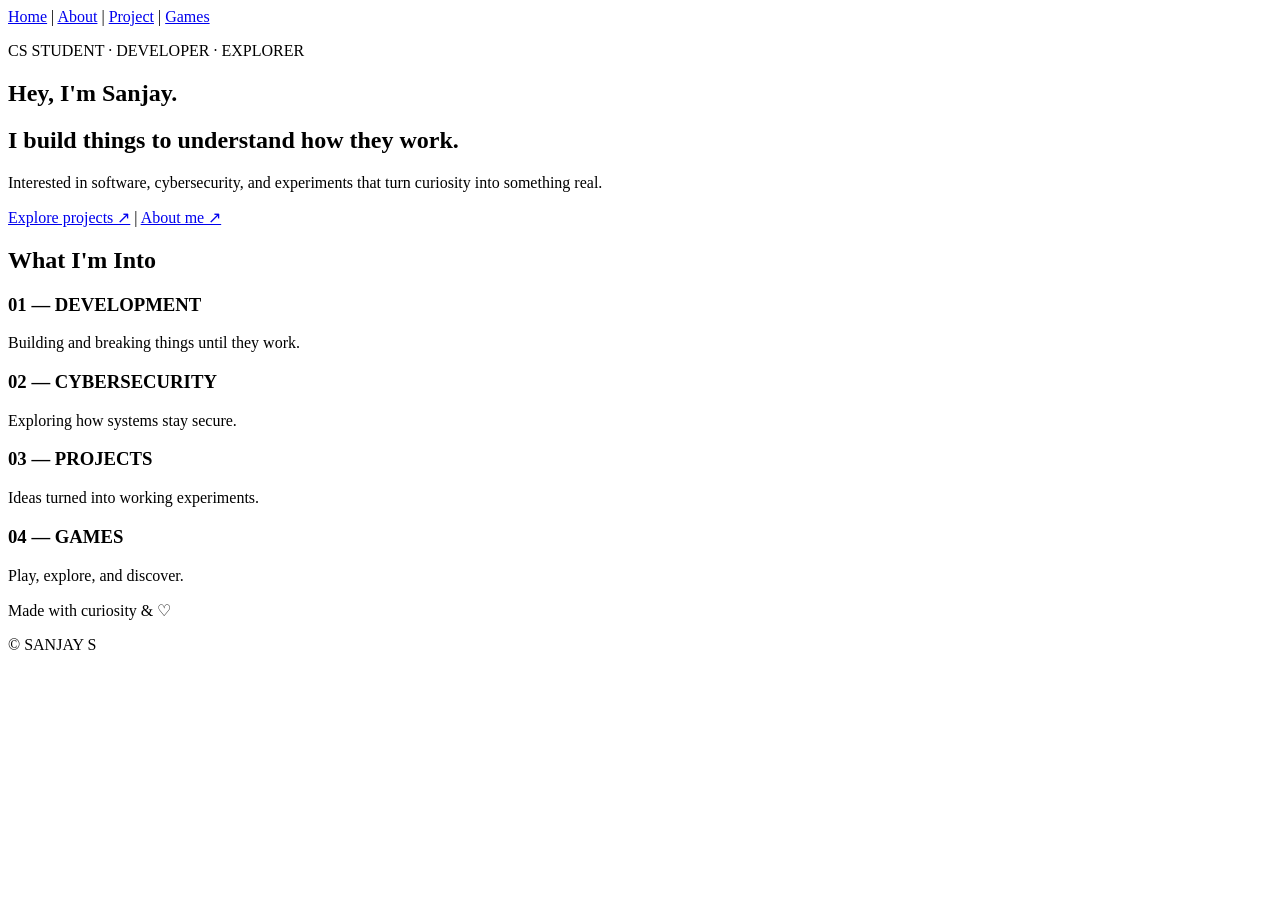
==== commit 81f93ed9: "Smtgh is cooking" ====
--- a/index.html
+++ b/index.html
@@ -1,246 +1,64 @@
 <!DOCTYPE html>
 <html lang="en">
 <head>
-    <meta charset="UTF-8">
-    <meta name="viewport" content="width=device-width, initial-scale=1.0">
-    <link rel="stylesheet" href="assets/css/styles.css">
-    <script src="assets/js/script.js"></script>
-
-    <link rel="preconnect" href="https://fonts.googleapis.com">
-    <link rel="preconnect" href="https://fonts.gstatic.com" crossorigin>
-    <link href="https://fonts.googleapis.com/css2?family=Poppins&display=swap" rel="stylesheet">
-
-    <link rel="preconnect" href="https://fonts.googleapis.com">
-    <link rel="preconnect" href="https://fonts.gstatic.com" crossorigin>
-    <link href="https://fonts.googleapis.com/css2?family=Dancing+Script&family=Oswald:wght@200..700&display=swap" rel="stylesheet">
-
-    <link rel="stylesheet" href="https://cdnjs.cloudflare.com/ajax/libs/font-awesome/6.7.2/css/all.min.css" integrity="sha512-Evv84Mr4kqVGRNSgIGL/F/aIDqQb7xQ2vcrdIwxfjThSH8CSR7PBEakCr51Ck+w+/U6swU2Im1vVX0SVk9ABhg==" crossorigin="anonymous" referrerpolicy="no-referrer" />
-    
-
-    <title>Rexyiscool</title>
-    <link rel="icon" type="image/x-icon" href="assets/images/favicon.png">
+  <meta charset="UTF-8">
+  <meta name="viewport" content="width=device-width, initial-scale=1">
+  <title>Sanjay S</title>
 </head>
 <body>
-    
-    <nav class="navbar">
-        <div class="left">
-            <a href="/">Sanjay S</a>
-        </div>
-        <ul class="right">
-            <li><a href="#about"><span>About</span></a></li>
-            <li><a href="#skills"><span>Skills</span></a></li>
-            <li><a href="#project"><span>Project</span></a></li>
-            <li><a href="#contact"><span>Contact</span></a></li>
-        </ul>
-        <div class="hamburger">
-            <span class = "bar"></span>
-            <span class = "bar"></span>
-            <span class = "bar"></span>
-        </div>
+
+  <header>
+    <nav>
+      <a href="index.html">Home</a> |
+      <a href="about.html">About</a> |
+      <a href="project.html">Project</a> |
+      <a href="games.html">Games</a>
     </nav>
-       
-    <main>
-        <!-- The main Page -->
-        <section class="hero-section">
-            <div class="hero-container">
-                <div class="text">
-                    <h2>Hi, I'm Sanjay S</h2>
-                    <p>AKA rexyiscool, I'm a second-year B.Tech CS student, an executive at BlitzMC, 
-                        and an aspiring indie game developer. I’m currently sharpening and nurturing my skills in coding, Minecraft plugins, Unity, and networking.
-                    </p>
-                    <div class="links">
-                        <a href="#contact" class="btn-one">
-                            <i class="fa-solid fa-envelope"></i>
-                            <span>Contact</span>
-                        </a>
-                    </div>
-                </div>
-                <div class="headshot">
-                    <img src="assets/images/5.png" alt="rexyiscool image">
-                </div>
-            </div>
-        </section>  
-        
-        <!-- About -->
-         <section id="about">
-            <div class="about-container">
-                <h2 class="about-title">About Me</h2>
-                <div class="about-content">
-                    <div class="about-image">
-                        <img src="assets/images/1.png" alt="rexyiscool again">
-                    </div>
-                    <div class="about-text">
-                        <p>
-                            Hi, I'm Sanjay (aka rexyiscool). I started as a developer and mod at Malcraft, 
-                            focusing on server systems and gameplay. Later, I joined Lunaty to create custom Minecraft plugins, 
-                            then moved to BlitzMC with my former team to lead server development.
-                        </p>
-                        <p>
-                            I’ve built and configured plugins, integrated APIs, 
-                            and added quality-of-life features. Outside Minecraft, 
-                            I explore indie game development, driven by a love for problem-solving and creating immersive game experiences.
-                        </p>
-                        </p>
-                    </div>
-                </div>
-            </div>
-         </section>
+  </header>
 
-        <!-- Skills -->
-        <section id="skills">
-            <div class="skill-container">
-                <h2 class="skill-title">Skills</h2>
-                <p class="skill-para">Programming languages and tools I have experience with.</p>
-                
-                <div class="skill-grid">
-                    <div class="skill-box">
-                        <div class="skill-icon-container">
-                            <img src="assets/images/Html.png" alt="HTML Logo" class="skill-icon">
-                        </div>
-                        <span class="skill-name">HTML</span>
-                    </div>
-                    
-                    <div class="skill-box">
-                        <div class="skill-icon-container">
-                            <img src="assets/images/Css.png" alt="CSS Logo" class="skill-icon">
-                        </div>
-                        <span class="skill-name">CSS</span>
-                    </div>
-                    
-                    <div class="skill-box">
-                        <div class="skill-icon-container">
-                            <img src="assets/images/JavaScript.png" alt="JavaScript Logo" class="skill-icon">
-                        </div>
-                        <span class="skill-name">JavaScript</span>
-                    </div>
-                    <div class="skill-box">
-                        <div class="skill-icon-container">
-                            <img src="assets/images/Java.webp" alt="Java Logo" class="skill-icon">
-                        </div>
-                        <span class="skill-name">Java</span>
-                    </div>
-                    
-                    <div class="skill-box">
-                        <div class="skill-icon-container">
-                            <img src="assets/images/Python.png" alt="Python Logo" class="skill-icon">
-                        </div>
-                        <span class="skill-name">Python</span>
-                    </div>
-                    
-                    <div class="skill-box">
-                        <div class="skill-icon-container">
-                            <img src="assets/images/C.png" alt="C Logo" class="skill-icon">
-                        </div>
-                        <span class="skill-name">C</span>
-                    </div>
-                
-                    <div class="skill-box">
-                        <div class="skill-icon-container">
-                            <img src="assets/images/Unity.png" alt="Unity Logo" class="skill-icon">
-                        </div>
-                        <span class="skill-name">Unity</span>
-                    </div>
-                </div>
-            </div>
-        </section>
+  <main>
 
-        <!-- Certifactes Got -->
-        <section id="project">
-            <div class="project-container">
-                <h2 class="project-title">Projects & Experience</h2>
-                <div class="project-grid">
-                    <div class="project-box">
-                        <div class="project-content">
-                            <h3 class="project-name">Malcraft MC</h3>
-                            <p>Malcraft is my Minecraft server in which I began my journey as a developer and moderator.
-                                I gained experience in handling and optimizing server systems while developing different game modes such as Survival, KitPvP, and Parkour.
-                                This experience enhanced my ability in Minecraft plugin creation as well as server management.</p>
-                        </div>
-                        <div class="project-image">
-                            <img src="assets/images/Malcraft.jpeg" alt="Better Spawns plugin">
-                        </div>
-                    </div>
-                    <div class="project-box">
-                        <div class="project-content">
-                            <h3 class="project-name">Blitz Network</h3>
-                            <p>BlitzMC is the Minecraft server on which I am co-owner, and I take care of configuration, server player administration, and economy administration.
-                                The server has fun game modes such as KitPvP, Duels, Economy, Lifesteal, and Crystal PvP, and more to be added soon.
-                                I am concerned with game mechanics optimization, economy balancing, and smooth player experience.</p>
-                        </div>
-                        <div class="project-image">
-                            <img src="assets/images/Blitz.jpeg" alt="Better Spawns plugin">
-                        </div>
-                    </div>
-                    <div class="project-box">
-                        <div class="project-content">
-                            <h3 class="project-name">Crystal Training</h3>
-                            <p>This Crystal Training Plugin is designed to enhance player training and create a dynamic in-game experience by adding unique functionalities centered around the use of totems and zombies. The plugin introduces the /train command, 
-                                which provides players with the ability to strategically place totems and summon powerful enemies for combat practice.</p>
-                        </div>
-                        <div class="project-image">
-                            <img src="assets/images/Crystal.png" alt="Crystal Training plugin">
-                        </div>
-                    </div>
-                    <div class="project-box">
-                        <div class="project-content">
-                            <h3 class="project-name">Better Tournament</h3>
-                            <p>Tournament Plugin automates PvP tournaments with 1v1 and FFA modes, managing arenas via WorldEdit/FAWE and storing data in YML.
-                                 It features seamless kit support, automated match handling, and winner announcements.</p>
-                        </div>
-                        <div class="project-image">
-                            <img src="assets/images/Tournament.png" alt="Better Tournament plugin">
-                        </div>
-                    </div>
-                </div>
-            </div>
-        </section>
+    <section>
+      <p>CS STUDENT · DEVELOPER · EXPLORER</p>
+      <h1>Hey, I'm Sanjay.</h1>
+      <h2>I build things to understand how they work.</h2>
+      <p>Interested in software, cybersecurity, and experiments that turn curiosity into something real.</p>
+      <p>
+        <a href="project.html">Explore projects ↗</a> |
+        <a href="about.html">About me ↗</a>
+      </p>
+    </section>
 
-        <!-- My Contacts -->
-        <section id="contact">
-    <div class="contact-container">
-        <h2 class="contact-title">Contact Me</h2>
-        <p class="contact-content">Feel free to contact me on any of my socials</p>
-        <div class="social-links">
-            <a href="https://www.linkedin.com/in/sanjay-s-8069622a8/" class="social-link linkedin" style="--i: 0" aria-label="LinkedIn">
-                <i class="fab fa-linkedin-in"></i>
-            </a>
-            <a href="https://github.com/r3xyi4cool" class="social-link github" style="--i: 1" aria-label="GitHub">
-                <i class="fab fa-github"></i>
-            </a>
-            <a href="mailto:sanjaysanal3028@gmail.com" class="social-link email" style="--i: 2" aria-label="Email">
-                <i class="fas fa-envelope"></i>
-            </a>
-        </div>
-    </div>
-</section>
+    <section>
+      <h2>What I'm Into</h2>
 
-        <!-- Theme Switcher -->
-        <div class="theme-switcher-container">
-            <div class="theme-logo" id="theme-toggle">
-                <svg xmlns="http://www.w3.org/2000/svg" viewBox="0 0 24 24">
-                    <path d="M12 22C17.5228 22 22 17.5228 22 12C22 11.5373 21.3065 11.4608 21.0672 11.8568C19.9289 13.7406 17.8615 15 15.5 15C11.9101 15 9 12.0899 9 8.5C9 6.13845 10.2594 4.07105 12.1432 2.93276C12.5392 2.69347 12.4627 2 12 2C6.47715 2 2 6.47715 2 12C2 17.5228 6.47715 22 12 22Z"/>
-                </svg>
-            </div>
-            <div class="theme-options" id="theme-options">
-                <div class="theme-color dark-green-color" data-theme="dark"></div>
-                <div class="theme-color light-color" data-theme="light"></div>
-                <div class="theme-color blue-color" data-theme="blue"></div>
-                <div class="theme-color purple-color" data-theme="purple"></div>
-                <div class="theme-color dark-red-color" data-theme="dark-red"></div>
-            </div>
-        </div>
-        
-        <!-- Footer -->
-         <footer class="footer">
-            <div class="footer-container">
-                <div class="footer-logo">
-                    <h2>Sanjay S</h2>
-                </div>
-                <div class="footer-copyright">
-                    <p>&copy; 2025 Sanjay S. All rights reserved.</p>
-                </div>
-            </div>
-         </footer>
-    </main>
+      <article>
+        <h3>01 — DEVELOPMENT</h3>
+        <p>Building and breaking things until they work.</p>
+      </article>
+
+      <article>
+        <h3>02 — CYBERSECURITY</h3>
+        <p>Exploring how systems stay secure.</p>
+      </article>
+
+      <article>
+        <h3>03 — PROJECTS</h3>
+        <p>Ideas turned into working experiments.</p>
+      </article>
+
+      <article>
+        <h3>04 — GAMES</h3>
+        <p>Play, explore, and discover.</p>
+      </article>
+    </section>
+
+  </main>
+
+  <footer>
+    <p>Made with curiosity &amp; ♡</p>
+    <p>© SANJAY S</p>
+  </footer>
+
 </body>
 </html>
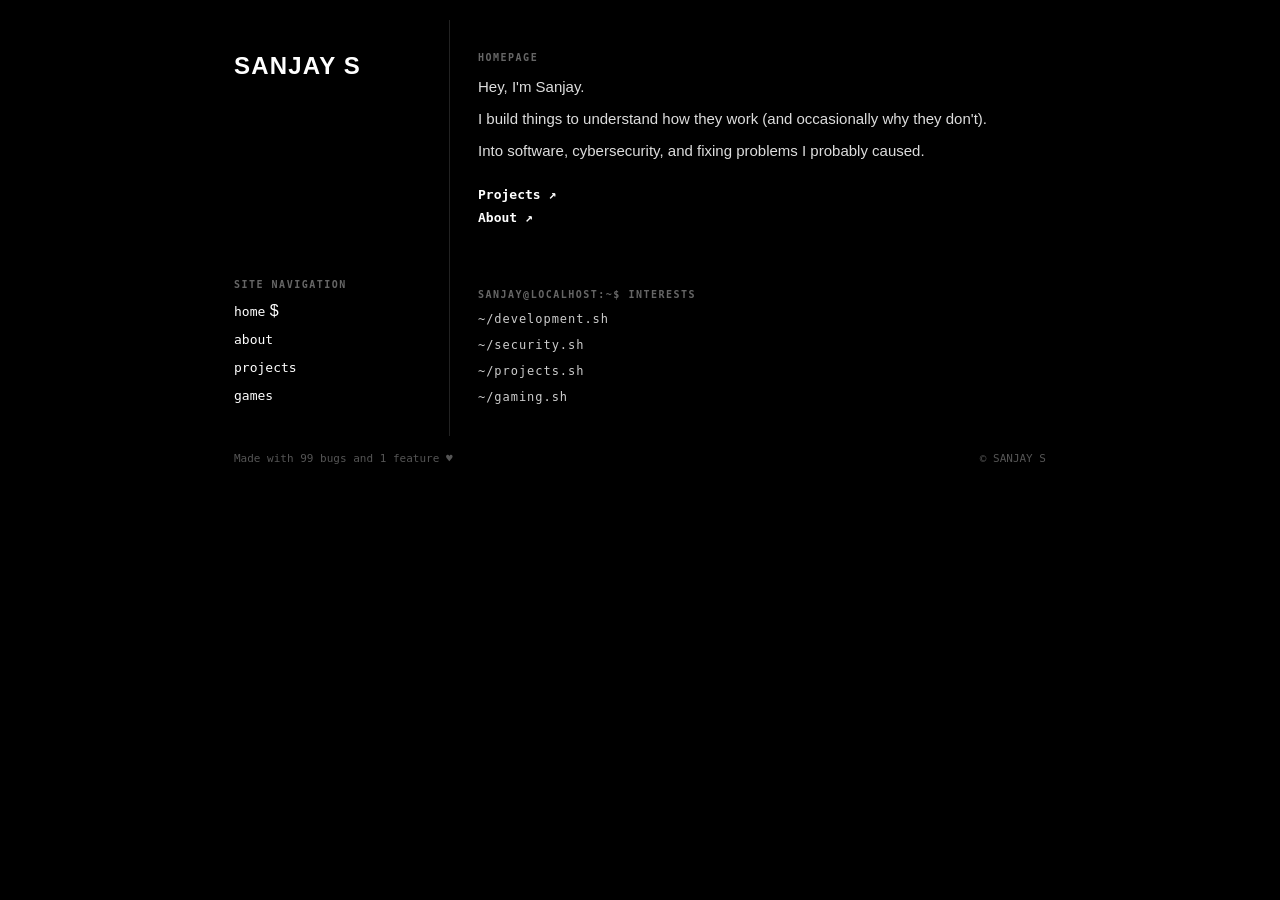
==== commit 5ca68259: "Home Page Done" ====
--- a/index.html
+++ b/index.html
@@ -1,64 +1,198 @@
 <!DOCTYPE html>
 <html lang="en">
 <head>
-  <meta charset="UTF-8">
-  <meta name="viewport" content="width=device-width, initial-scale=1">
-  <title>Sanjay S</title>
+    <meta charset="UTF-8">
+    <meta name="viewport" content="width=device-width, initial-scale=1.0">
+    <title>SANJAY S</title>
+    <style>
+        * {
+            box-sizing: border-box;
+            margin: 0;
+            padding: 0;
+        }
+
+        body {
+            background-color: #000000;
+            color: #ffffff;
+            font-family: -apple-system, BlinkMacSystemFont, "Segoe UI", Roboto, Helvetica, Arial, sans-serif;
+            padding: 20px;
+            max-width: 900px;
+            margin: 0 auto;
+            -webkit-font-smoothing: antialiased;
+        }
+        .grid-layout {
+            display: grid;
+            grid-template-columns: 240px 1fr;
+        }
+
+        .col-left {
+            border-right: 1px solid #222222;
+            padding: 32px 24px;
+            display: flex;
+            flex-direction: column;
+            justify-content: space-between;
+            gap: 40px;
+        }
+
+        h1 {
+            font-size: 24px;
+            font-weight: 800;
+            letter-spacing: 0.05em;
+            text-transform: uppercase;
+        }
+
+        .section-label {
+            font-family: ui-monospace, SFMono-Regular, Menlo, Monaco, Consolas, monospace;
+            font-size: 10px;
+            font-weight: 700;
+            color: #666666;
+            letter-spacing: 0.15em;
+            text-transform: uppercase;
+            margin-bottom: 12px;
+        }
+
+        nav ul {
+            list-style: none;
+            display: flex;
+            flex-direction: column;
+            gap: 10px;
+        }
+
+        nav a {
+            color: #ffffff;
+            text-decoration: none;
+            font-size: 13px;
+            font-family: ui-monospace, SFMono-Regular, Menlo, Monaco, Consolas, monospace;
+        }
+
+	nav span {
+	    
+            cursor: default;
+	}
+
+        .col-right {
+            display: flex;
+            flex-direction: column;
+        }
+
+        .box {
+            padding: 32px 28px;
+            
+        }
+
+        .box:last-child {
+            border-bottom: none;
+        }
+
+        .hero-text {
+            font-size: 15px;
+            line-height: 1.6;
+            color: #dddddd;
+            margin-bottom: 24px;
+        }
+
+        .hero-text p {
+            margin-bottom: 8px;
+        }
+
+        .hero-text p:last-child {
+            margin-bottom: 0;
+        }
+
+        .links-group {
+            display: flex;
+            flex-direction: column;
+            gap: 8px;
+        }
+
+        .links-group a {
+            color: #ffffff;
+            text-decoration: none;
+            font-size: 13px;
+            font-family: ui-monospace, SFMono-Regular, Menlo, Monaco, Consolas, monospace;
+            font-weight: 600;
+        }
+
+        .into-grid {
+            display: flex;
+            flex-direction: column;
+            gap: 12px;
+            margin-top: 8px;
+        }
+
+        .into-item {
+            font-family: ui-monospace, SFMono-Regular, Menlo, Monaco, Consolas, monospace;
+            font-size: 12px;
+            letter-spacing: 0.08em;
+            color: #cccccc;
+        }
+
+        footer {
+            
+            padding: 16px 24px;
+            font-size: 11px;
+            color: #555555;
+            font-family: ui-monospace, SFMono-Regular, Menlo, Monaco, Consolas, monospace;
+            display: flex;
+            justify-content: space-between;
+        }
+
+        @media (max-width: 640px) {
+            body { padding: 12px; }
+            .grid-layout { grid-template-columns: 1fr; }
+            .col-left { border-right: none; border-bottom: 1px solid #222222; padding: 24px 20px; gap: 24px; }
+            .box { padding: 24px 20px; }
+            footer { flex-direction: column; gap: 6px; padding: 16px 20px; }
+        }
+    </style>
 </head>
 <body>
-
-  <header>
-    <nav>
-      <a href="index.html">Home</a> |
-      <a href="about.html">About</a> |
-      <a href="project.html">Project</a> |
-      <a href="games.html">Games</a>
-    </nav>
-  </header>
-
-  <main>
-
-    <section>
-      <p>CS STUDENT · DEVELOPER · EXPLORER</p>
-      <h1>Hey, I'm Sanjay.</h1>
-      <h2>I build things to understand how they work.</h2>
-      <p>Interested in software, cybersecurity, and experiments that turn curiosity into something real.</p>
-      <p>
-        <a href="project.html">Explore projects ↗</a> |
-        <a href="about.html">About me ↗</a>
-      </p>
-    </section>
-
-    <section>
-      <h2>What I'm Into</h2>
-
-      <article>
-        <h3>01 — DEVELOPMENT</h3>
-        <p>Building and breaking things until they work.</p>
-      </article>
-
-      <article>
-        <h3>02 — CYBERSECURITY</h3>
-        <p>Exploring how systems stay secure.</p>
-      </article>
-
-      <article>
-        <h3>03 — PROJECTS</h3>
-        <p>Ideas turned into working experiments.</p>
-      </article>
-
-      <article>
-        <h3>04 — GAMES</h3>
-        <p>Play, explore, and discover.</p>
-      </article>
-    </section>
-
-  </main>
-
-  <footer>
-    <p>Made with curiosity &amp; ♡</p>
-    <p>© SANJAY S</p>
-  </footer>
-
+    <div class="page-container">
+        <div class="grid-layout">
+            <div class="col-left">
+                <div>
+                    <h1>SANJAY S</h1>
+                </div>
+                <div>
+                    <div class="section-label">SITE NAVIGATION</div>
+                    <nav>
+                        <ul>
+                            <li><a href="index.html">home</a><span>         $</span></li>
+    			    <li><a href="#about">about</a></li>
+    			    <li><a href="#project">projects</a></li>
+    			    <li><a href="#games">games</a></li>
+                        </ul>
+                    </nav>
+                </div>
+            </div>
+            <div class="col-right">
+                <div class="box">
+                    <div class="section-label">HOMEPAGE</div>
+                    <div class="hero-text">
+                        <p>Hey, I'm Sanjay.</p>
+                        <p>I build things to understand how they work (and occasionally why they don't).</p>
+                        <p>Into software, cybersecurity, and fixing problems I probably caused.</p>
+                    </div>
+                    <div class="links-group">
+                        <a href="#projects">Projects ↗</a>
+			<a href="#about">About ↗</a>
+                    </div>
+                </div>
+                <div class="box">
+                    <div class="section-label">sanjay@localhost:~$ interests</div>
+                    <div class="into-grid">
+                        <div class="into-item">~/development.sh</div>
+			<div class="into-item">~/security.sh</div>
+			<div class="into-item">~/projects.sh</div>
+			<div class="into-item">~/gaming.sh</div>
+                    </div>
+                </div>
+            </div>
+        </div>
+        <footer>
+            <span>Made with 99 bugs and 1 feature ♥︎</span>
+            <span>© SANJAY S</span>
+        </footer>
+    </div>
 </body>
 </html>
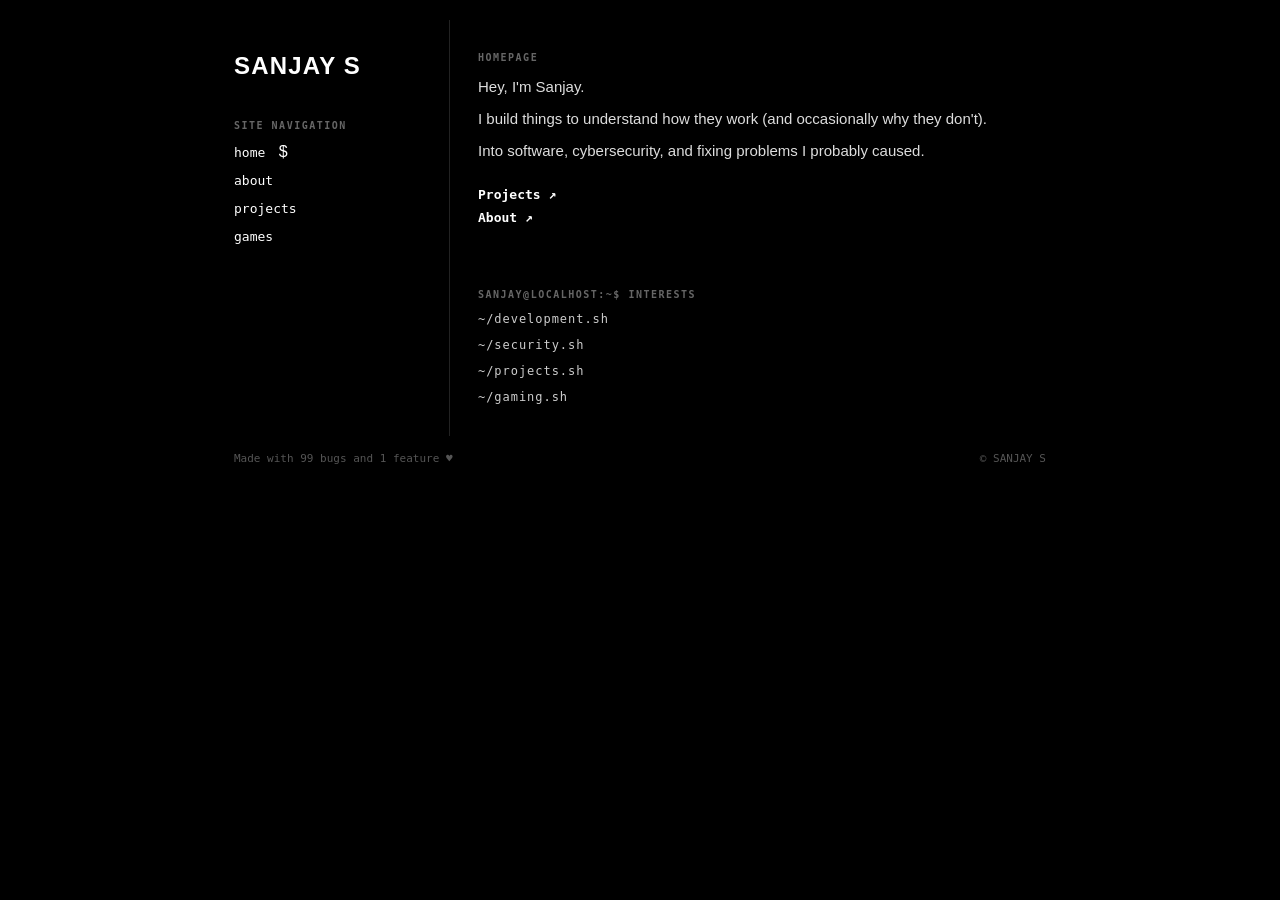
==== commit b0fbc7ad: "about page added" ====
--- a/index.html
+++ b/index.html
@@ -30,7 +30,7 @@
             padding: 32px 24px;
             display: flex;
             flex-direction: column;
-            justify-content: space-between;
+            justify-content: flex-start;
             gap: 40px;
         }
 
@@ -65,10 +65,9 @@
             font-family: ui-monospace, SFMono-Regular, Menlo, Monaco, Consolas, monospace;
         }
 
-	nav span {
-	    
+        nav span {
             cursor: default;
-	}
+        }
 
         .col-right {
             display: flex;
@@ -77,7 +76,6 @@
 
         .box {
             padding: 32px 28px;
-            
         }
 
         .box:last-child {
@@ -128,7 +126,6 @@
         }
 
         footer {
-            
             padding: 16px 24px;
             font-size: 11px;
             color: #555555;
@@ -157,10 +154,10 @@
                     <div class="section-label">SITE NAVIGATION</div>
                     <nav>
                         <ul>
-                            <li><a href="index.html">home</a><span>         $</span></li>
-    			    <li><a href="#about">about</a></li>
-    			    <li><a href="#project">projects</a></li>
-    			    <li><a href="#games">games</a></li>
+                            <li><a href="index.html">home</a><span>&nbsp;&nbsp;&nbsp;$</span></li>
+                            <li><a href="layouts/about.html">about</a></li>
+                            <li><a href="#project">projects</a></li>
+                            <li><a href="#games">games</a></li>
                         </ul>
                     </nav>
                 </div>
@@ -175,16 +172,16 @@
                     </div>
                     <div class="links-group">
                         <a href="#projects">Projects ↗</a>
-			<a href="#about">About ↗</a>
+                        <a href="#about">About ↗</a>
                     </div>
                 </div>
                 <div class="box">
                     <div class="section-label">sanjay@localhost:~$ interests</div>
                     <div class="into-grid">
                         <div class="into-item">~/development.sh</div>
-			<div class="into-item">~/security.sh</div>
-			<div class="into-item">~/projects.sh</div>
-			<div class="into-item">~/gaming.sh</div>
+                        <div class="into-item">~/security.sh</div>
+                        <div class="into-item">~/projects.sh</div>
+                        <div class="into-item">~/gaming.sh</div>
                     </div>
                 </div>
             </div>
@@ -195,4 +192,4 @@
         </footer>
     </div>
 </body>
-</html>
+</html>
